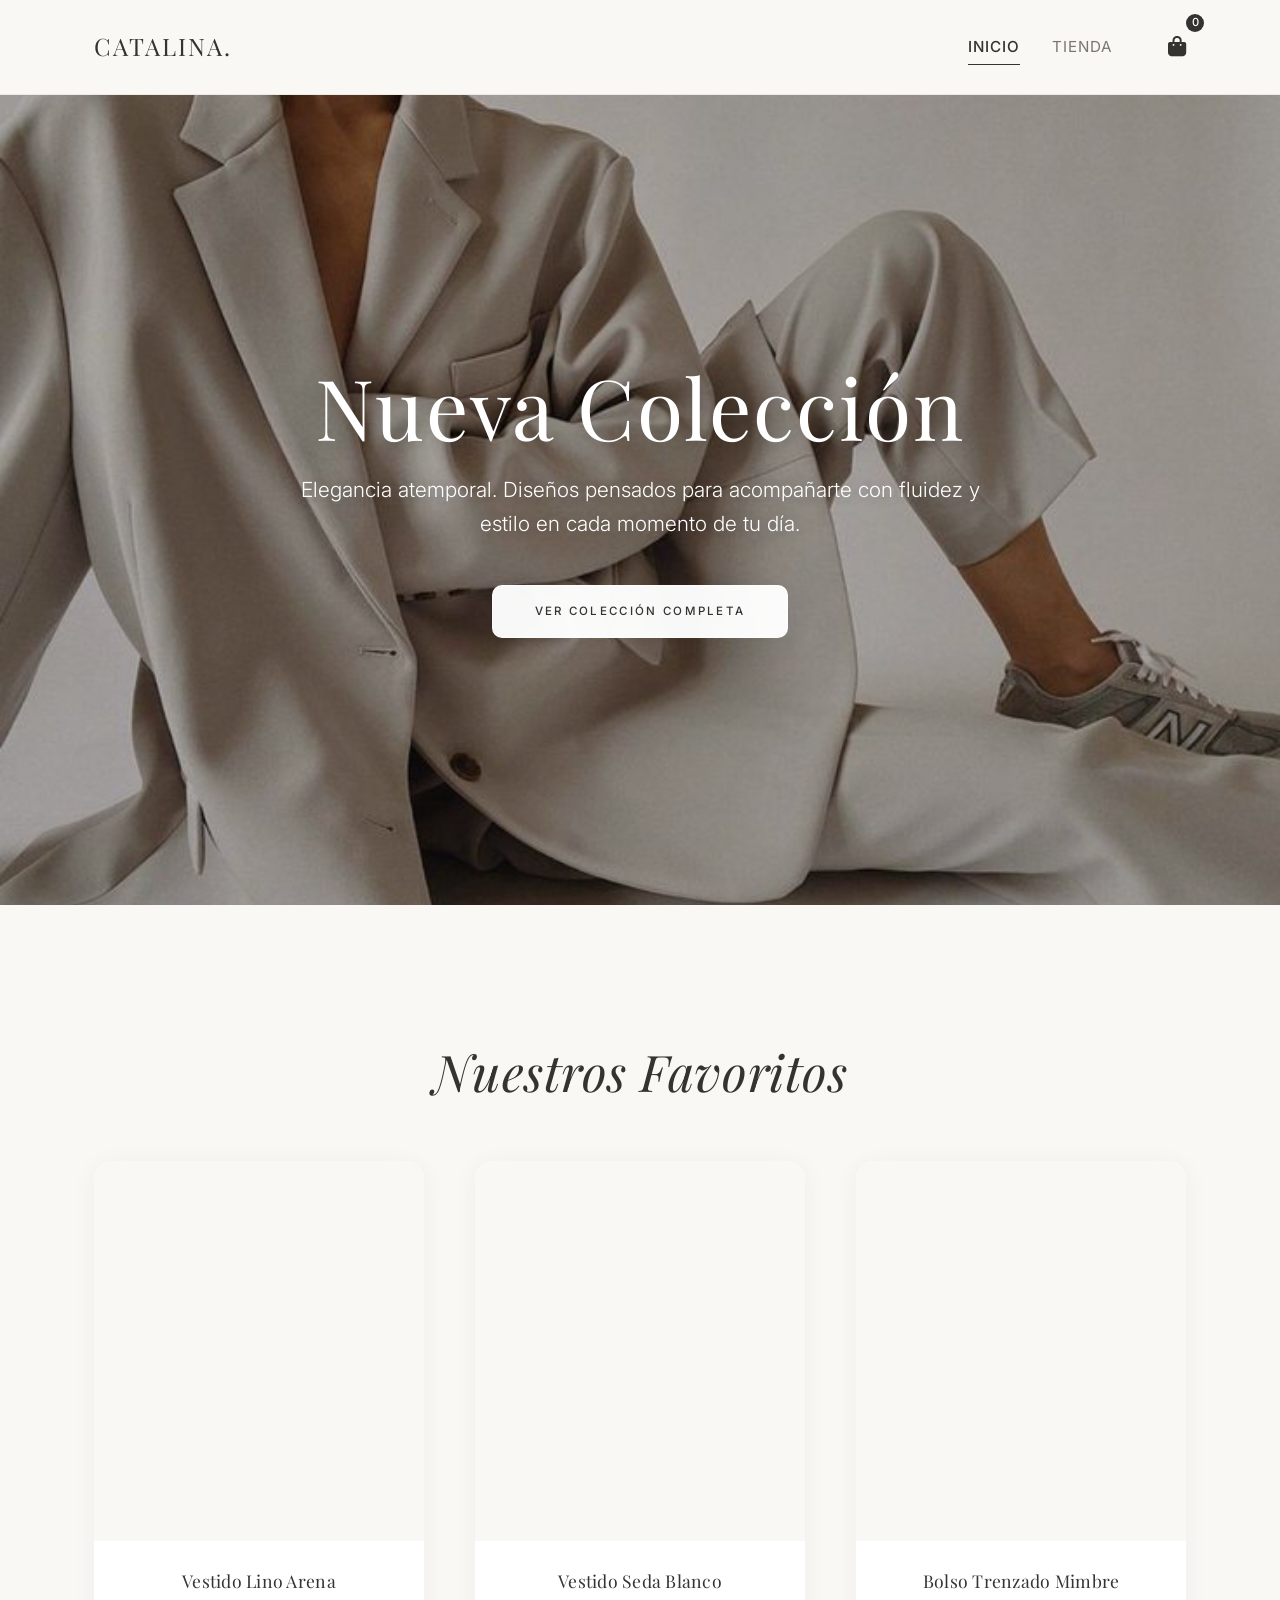
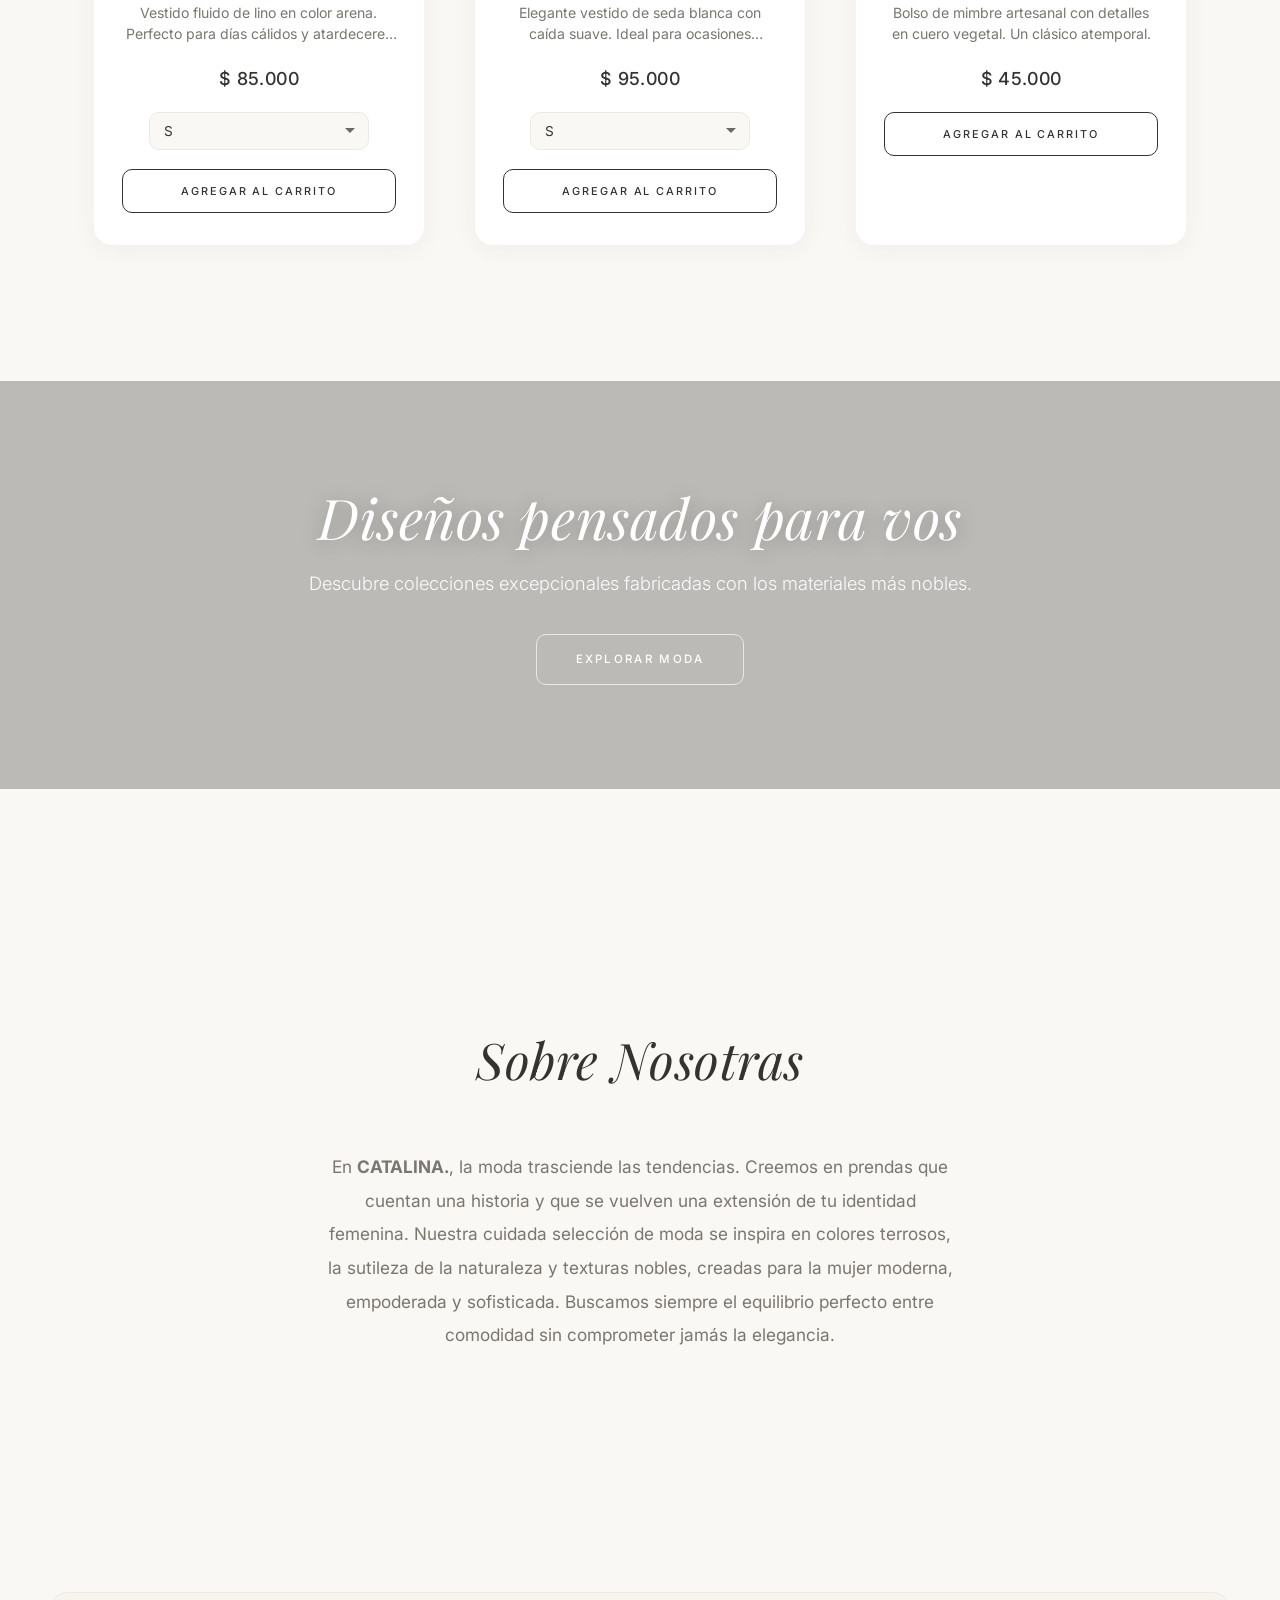
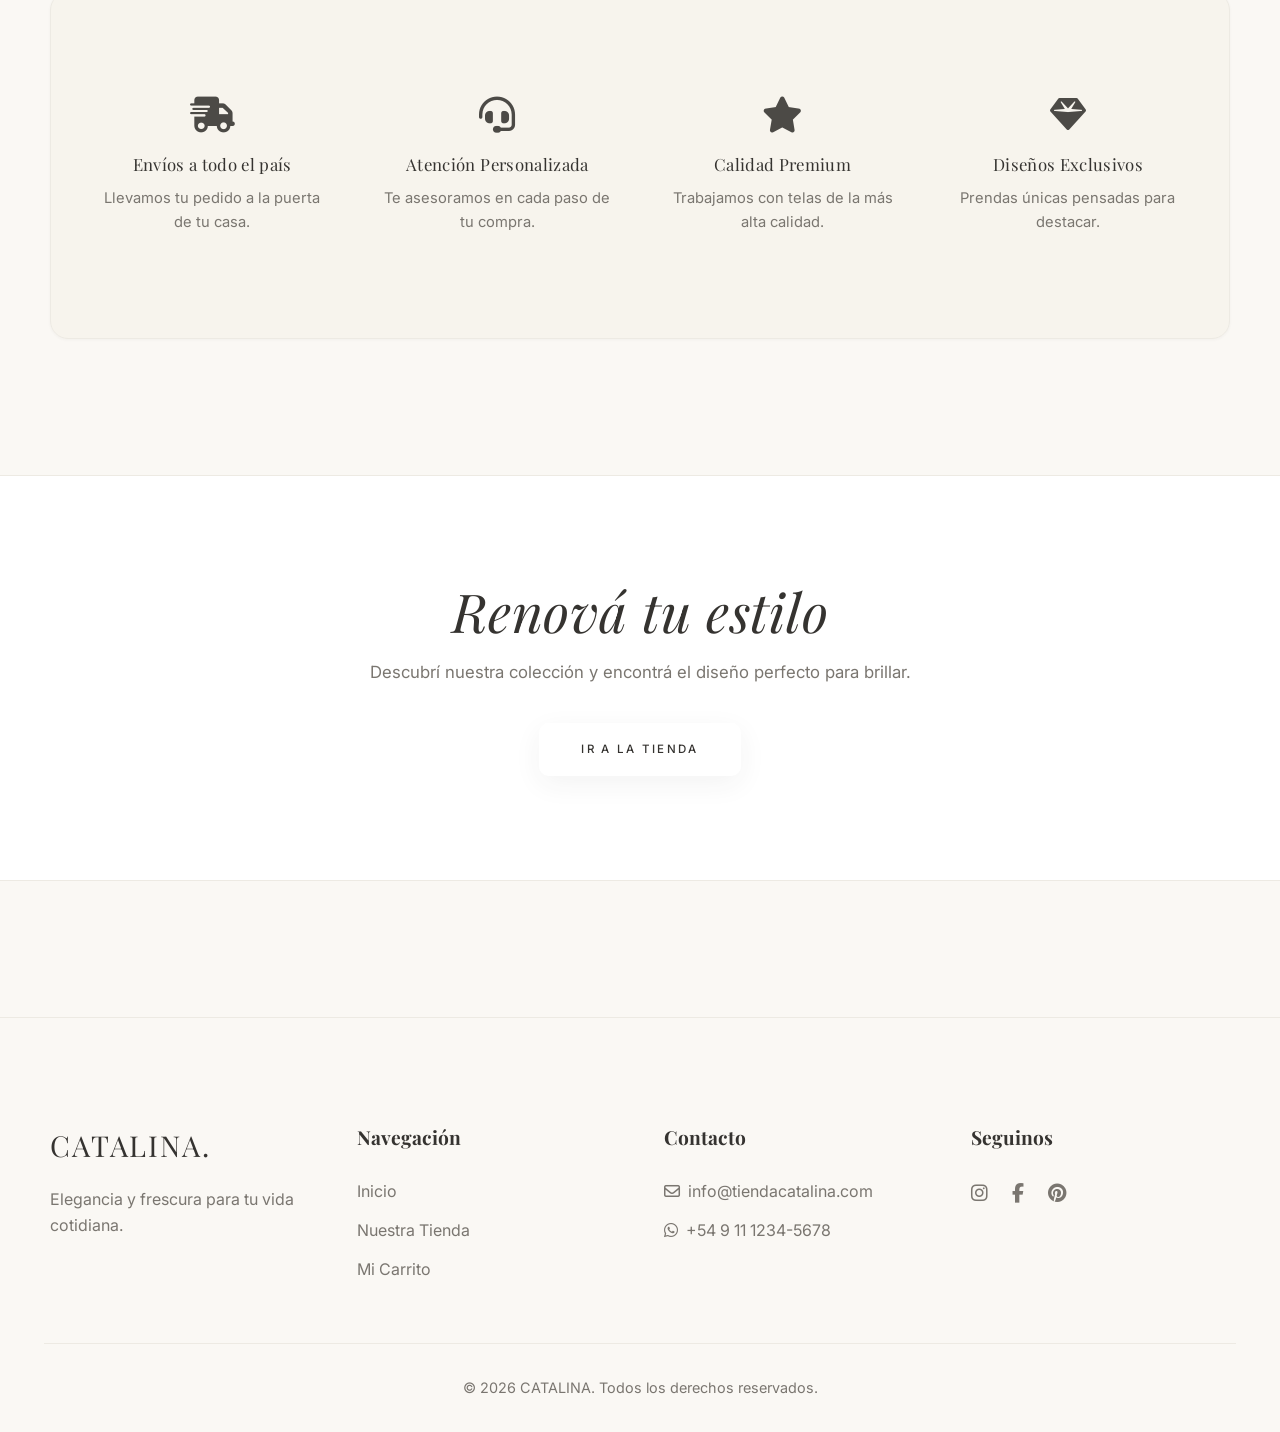
==== index.html @ 64754042 "primer commit" ====
<!DOCTYPE html>
<html lang="es">
<head>
    <meta charset="UTF-8">
    <meta name="viewport" content="width=device-width, initial-scale=1.0">
    <title>Tienda Catalina | Elegancia y Estilo</title>
    <meta name="description" content="E-commerce minimalista y elegante de ropa de mujer y accesorios.">
    <!-- Google Fonts -->
    <link rel="preconnect" href="https://fonts.googleapis.com">
    <link rel="preconnect" href="https://fonts.gstatic.com" crossorigin>
    <link href="https://fonts.googleapis.com/css2?family=Inter:wght@300;400;500&family=Playfair+Display:ital,wght@0,400;0,600;1,400&display=swap" rel="stylesheet">
    <link rel="stylesheet" href="css/style.css">
    <!-- FontAwesome -->
    <link rel="stylesheet" href="https://cdnjs.cloudflare.com/ajax/libs/font-awesome/6.4.0/css/all.min.css">
</head>
<body>
    <!-- Navbar -->
    <header class="navbar">
        <div class="nav-container">
            <a href="index.html" class="logo">CATALINA.</a>
            <nav class="nav-links">
                <a href="index.html" class="active">Inicio</a>
                <a href="shop.html">Tienda</a>
                <div class="cart-icon-container" id="open-cart-btn">
                    <i class="fa-solid fa-bag-shopping"></i>
                    <span id="cart-badge" class="cart-badge">0</span>
                </div>
            </nav>
        </div>
    </header>

    <!-- 1. Hero Section -->
    <section class="hero hero-index">
        <div class="hero-content">
            <h1>Nueva Colección</h1>
            <p>Elegancia atemporal. Diseños pensados para acompañarte con fluidez y estilo en cada momento de tu día.</p>
            <a href="shop.html" class="btn-primary">Ver Colección Completa</a>
        </div>
    </section>

    <!-- 2. Featured Products Section -->
    <section class="products-section featured-section">
        <h2 class="section-heading">Nuestros Favoritos</h2>
        <div class="products-grid" id="featured-container">
            <!-- Featured products injected by JS -->
        </div>
    </section>

    <!-- 3. Banner Visual -->
    <section class="editorial-banner">
        <div class="banner-content">
            <h2>Diseños pensados para vos</h2>
            <p>Descubre colecciones excepcionales fabricadas con los materiales más nobles.</p>
            <a href="shop.html" class="btn-outline-white">Explorar Moda</a>
        </div>
    </section>

    <!-- 4. Sobre Nosotras -->
    <section class="about-section">
        <h2 class="section-heading">Sobre Nosotras</h2>
        <p>
            En <strong>CATALINA.</strong>, la moda trasciende las tendencias. Creemos en prendas que cuentan una historia y que se vuelven una extensión de tu identidad femenina. Nuestra cuidada selección de moda se inspira en colores terrosos, la sutileza de la naturaleza y texturas nobles, creadas para la mujer moderna, empoderada y sofisticada. Buscamos siempre el equilibrio perfecto entre comodidad sin comprometer jamás la elegancia.
        </p>
    </section>

    <!-- 5. Beneficios -->
    <section class="benefits-section">
        <div class="benefit-item">
            <i class="fa-solid fa-truck-fast"></i>
            <h3>Envíos a todo el país</h3>
            <p>Llevamos tu pedido a la puerta de tu casa.</p>
        </div>
        <div class="benefit-item">
            <i class="fa-solid fa-headset"></i>
            <h3>Atención Personalizada</h3>
            <p>Te asesoramos en cada paso de tu compra.</p>
        </div>
        <div class="benefit-item">
            <i class="fa-solid fa-star"></i>
            <h3>Calidad Premium</h3>
            <p>Trabajamos con telas de la más alta calidad.</p>
        </div>
        <div class="benefit-item">
            <i class="fa-solid fa-gem"></i>
            <h3>Diseños Exclusivos</h3>
            <p>Prendas únicas pensadas para destacar.</p>
        </div>
    </section>

    <!-- 6. Call To Action Final -->
    <section class="cta-final">
        <h2>Renová tu estilo</h2>
        <p>Descubrí nuestra colección y encontrá el diseño perfecto para brillar.</p>
        <a href="shop.html" class="btn-primary">Ir a la tienda</a>
    </section>

    <!-- 7. Footer Completo -->
    <footer class="main-footer">
        <div class="footer-grid">
            <div class="footer-brand">
                <a href="#" class="logo">CATALINA.</a>
                <p>Elegancia y frescura para tu vida cotidiana.</p>
            </div>
            
            <div class="footer-links">
                <h4>Navegación</h4>
                <ul>
                    <li><a href="index.html">Inicio</a></li>
                    <li><a href="shop.html">Nuestra Tienda</a></li>
                    <li><a href="#" id="open-cart-footer">Mi Carrito</a></li>
                </ul>
            </div>
            
            <div class="footer-contact">
                <h4>Contacto</h4>
                <p><i class="fa-regular fa-envelope"></i> info@tiendacatalina.com</p>
                <p><i class="fa-brands fa-whatsapp"></i> +54 9 11 1234-5678</p>
            </div>
            
            <div class="footer-social">
                <h4>Seguinos</h4>
                <div class="social-icons">
                    <a href="#"><i class="fa-brands fa-instagram"></i></a>
                    <a href="#"><i class="fa-brands fa-facebook-f"></i></a>
                    <a href="#"><i class="fa-brands fa-pinterest"></i></a>
                </div>
            </div>
        </div>
        <div class="footer-bottom">
            <p>&copy; 2026 CATALINA. Todos los derechos reservados.</p>
        </div>
    </footer>

    <!-- Cart Sidebar Overlay -->
    <div class="cart-overlay" id="cart-overlay">
        <div class="cart-sidebar" id="cart-sidebar">
            <div class="cart-header">
                <h2>Tu Bolsa</h2>
                <button id="close-cart-btn" class="close-btn"><i class="fa-solid fa-xmark"></i></button>
            </div>
            
            <div class="cart-items" id="cart-items-container">
                <!-- Cart items will be injected here -->
                <p class="empty-cart-msg">Tu bolsa está vacía.</p>
            </div>
            
            <div class="cart-footer">
                <div class="cart-total">
                    <span>Total:</span>
                    <span id="cart-total-price">$0</span>
                </div>
                <button id="empty-cart-btn" class="btn-outline-small">Vaciar Carrito</button>
                <button id="checkout-btn" class="checkout-btn">
                    Finalizar compras <i class="fa-brands fa-whatsapp"></i>
                </button>
            </div>
        </div>
    </div>

    <!-- Scripts -->
    <script src="js/products.js"></script>
    <script src="js/cart.js"></script>
    <script src="js/main.js"></script>
</body>
</html>
---- css/style.css ----
/* CSS Reset & Variables — boutique / editorial */
:root {
    --color-primary: #D5C4A1;
    --color-bg: #FAF8F4;
    --color-surface: #FFFFFF;
    --color-text-dark: #353330;
    --color-text-light: #7A7670;
    --color-border: #EDEAE3;
    --color-border-strong: #E0DBD2;
    --color-wash: rgba(53, 51, 48, 0.04);

    --font-heading: 'Playfair Display', serif;
    --font-body: 'Inter', sans-serif;

    --ease-smooth: cubic-bezier(0.4, 0, 0.2, 1);
    --duration: 0.3s;
    --transition: color var(--duration) var(--ease-smooth),
        background-color var(--duration) var(--ease-smooth),
        border-color var(--duration) var(--ease-smooth),
        box-shadow var(--duration) var(--ease-smooth),
        opacity var(--duration) var(--ease-smooth),
        transform var(--duration) var(--ease-smooth);
    --transition-btn: var(--transition);

    --shadow-subtle: 0 1px 3px rgba(53, 51, 48, 0.04);
    --shadow-soft: 0 8px 28px rgba(53, 51, 48, 0.06);
    --shadow-card: 0 4px 24px rgba(53, 51, 48, 0.055);
    --shadow-card-hover: 0 14px 36px rgba(53, 51, 48, 0.09);

    --radius-sm: 10px;
    --radius-md: 18px;

    --page-gutter: clamp(1.5rem, 5vw, 2.75rem);
    --content-max: 1180px;
    --section-pad-y: clamp(3.75rem, 10vw, 6.5rem);
    --section-gap: clamp(4.5rem, 11vw, 8.5rem);
}

* {
    margin: 0;
    padding: 0;
    box-sizing: border-box;
}

body {
    font-family: var(--font-body);
    font-weight: 400;
    background-color: var(--color-bg);
    color: var(--color-text-dark);
    line-height: 1.65;
    overflow-x: hidden;
    -webkit-font-smoothing: antialiased;
}

/* Typography */
h1, h2, h3, .logo {
    font-family: var(--font-heading);
    font-weight: 400;
}

.section-heading {
    text-align: center;
    font-size: clamp(2.35rem, 4.8vw, 3.15rem);
    font-weight: 400;
    margin-bottom: clamp(2.5rem, 5vw, 3.75rem);
    padding: 0 var(--page-gutter);
    color: var(--color-text-dark);
    font-style: italic;
    letter-spacing: 0.01em;
    line-height: 1.2;
}

.featured-section {
    margin-top: var(--section-gap);
    margin-bottom: clamp(2rem, 5vw, 3.5rem);
}

/* Navbar */
.navbar {
    background-color: rgba(250, 248, 244, 0.92);
    backdrop-filter: blur(12px);
    -webkit-backdrop-filter: blur(12px);
    position: sticky;
    top: 0;
    z-index: 100;
    border-bottom: 1px solid var(--color-border);
}

.nav-container {
    max-width: var(--content-max);
    margin: 0 auto;
    padding: 1.35rem var(--page-gutter);
    display: flex;
    justify-content: space-between;
    align-items: center;
}

.logo {
    font-size: 1.5rem;
    text-decoration: none;
    color: var(--color-text-dark);
    letter-spacing: 2px;
}

.nav-links {
    display: flex;
    gap: 2rem;
    align-items: center;
}

.nav-links a {
    text-decoration: none;
    color: var(--color-text-light);
    font-size: 0.95rem;
    text-transform: uppercase;
    letter-spacing: 1px;
    transition: var(--transition);
    padding: 0.35rem 0;
    position: relative;
}

.nav-links a::after {
    content: '';
    position: absolute;
    left: 0;
    bottom: 0;
    width: 100%;
    height: 1px;
    background: currentColor;
    transform: scaleX(0);
    transform-origin: right;
    transition: transform var(--duration) var(--ease-smooth);
}

.nav-links a:hover::after,
.nav-links a.active::after {
    transform: scaleX(1);
    transform-origin: left;
}

.nav-links a:hover,
.nav-links a.active {
    color: var(--color-text-dark);
    font-weight: 500;
}

.cart-icon-container {
    position: relative;
    cursor: pointer;
    font-size: 1.3rem;
    margin-left: 1rem;
    padding: 0.5rem;
    margin-right: -0.5rem;
    border-radius: var(--radius-sm);
    transition: var(--transition);
}

.cart-icon-container:hover {
    color: var(--color-text-dark);
    background: rgba(44, 42, 41, 0.05);
}

.cart-badge {
    position: absolute;
    top: -8px;
    right: -10px;
    background-color: var(--color-text-dark); /* Contrast */
    color: white;
    font-family: var(--font-body);
    font-size: 0.7rem;
    font-weight: 500;
    width: 18px;
    height: 18px;
    border-radius: 50%;
    display: flex;
    align-items: center;
    justify-content: center;
}

/* 1. Hero Section */
.hero-index {
    position: relative;
    text-align: center;
    padding: 0 var(--page-gutter);
    height: 90vh; /* 90 height for massive impact */
    min-height: 600px;
    background-color: var(--color-primary);
    
    /* Default (Mobile First): Use hero.jfif */
    background-image: linear-gradient(rgba(0, 0, 0, 0.25), rgba(0, 0, 0, 0.25)), url('../images/hero.jfif');
    background-size: cover;
    background-position: center;
    background-repeat: no-repeat;
    
    /* Transition for smooth background toggle when resizing */
    transition: background-image 0.5s ease-in-out;
    
    color: white;
    display: flex;
    flex-direction: column;
    align-items: center;
    justify-content: center;
}

/* Hero Section Desktop Media Query */
@media (min-width: 768px) {
    .hero-index {
        /* Desktop: Use herodesktop.jfif to avoid pixelation */
        background-image: linear-gradient(rgba(0, 0, 0, 0.25), rgba(0, 0, 0, 0.25)), url('../images/herodesktop.jfif');
    }
}

.hero-content {
    max-width: 820px;
    z-index: 2;
    padding: 0 0.5rem;
}

.hero-content h1 {
    font-family: var(--font-heading);
    font-size: clamp(3rem, 8vw, 5.25rem);
    font-weight: 400;
    margin-bottom: 1.35rem;
    letter-spacing: 0.02em;
    line-height: 1.08;
    text-shadow: 0 2px 24px rgba(0, 0, 0, 0.22);
}

.hero-content p {
    font-family: var(--font-body);
    font-size: clamp(1.05rem, 2.2vw, 1.3rem);
    margin: 0 auto 2.75rem;
    font-weight: 300;
    line-height: 1.65;
    max-width: 34em;
    text-shadow: 0 1px 16px rgba(0, 0, 0, 0.2);
}

.btn-primary {
    display: inline-block;
    padding: 1rem 2.6rem;
    background-color: rgba(255, 255, 255, 0.97);
    color: var(--color-text-dark);
    text-decoration: none;
    font-family: var(--font-body);
    text-transform: uppercase;
    font-weight: 500;
    font-size: 0.72rem;
    letter-spacing: 0.2em;
    transition: var(--transition-btn);
    border: 1px solid rgba(255, 255, 255, 0.5);
    border-radius: var(--radius-sm);
    box-shadow: var(--shadow-soft);
}

.btn-primary:hover {
    background-color: #F5F2EC;
    color: var(--color-text-dark);
    border-color: var(--color-border-strong);
    transform: translateY(-1px);
    box-shadow: 0 10px 32px rgba(53, 51, 48, 0.1);
}

.btn-primary:active {
    transform: translateY(0);
    box-shadow: var(--shadow-subtle);
}

.btn-primary:focus-visible {
    outline: 2px solid var(--color-text-dark);
    outline-offset: 3px;
}

/* 3. Banner Visual Section */
.editorial-banner {
    position: relative;
    margin: var(--section-gap) 0;
    padding: var(--section-pad-y) var(--page-gutter);
    text-align: center;
    min-height: 400px;
    display: flex;
    align-items: center;
    justify-content: center;
    background: linear-gradient(rgba(0, 0, 0, 0.25), rgba(0, 0, 0, 0.25)), url('../images/banner.jfif') center/cover fixed no-repeat;
    /* fallback */
    background: linear-gradient(rgba(0, 0, 0, 0.25), rgba(0, 0, 0, 0.25)), url('../images/banner.jpg') center/cover fixed no-repeat, url('../images/banner.jfif') center/cover fixed no-repeat;
}

.banner-content {
    color: white;
    max-width: 700px;
    z-index: 2;
}

.banner-content h2 {
    font-family: var(--font-heading);
    font-size: clamp(2.35rem, 5vw, 3.5rem);
    font-weight: 400;
    font-style: italic;
    margin-bottom: 1.15rem;
    line-height: 1.15;
    letter-spacing: 0.01em;
    text-shadow: 0 2px 20px rgba(0, 0, 0, 0.25);
}

.banner-content p {
    font-family: var(--font-body);
    font-size: 1.15rem;
    margin-bottom: 2.25rem;
    font-weight: 300;
    line-height: 1.65;
    opacity: 0.95;
}

.btn-outline-white {
    display: inline-block;
    padding: 0.95rem 2.4rem;
    background-color: transparent;
    color: white;
    text-decoration: none;
    border: 1px solid rgba(255, 255, 255, 0.65);
    text-transform: uppercase;
    font-size: 0.72rem;
    letter-spacing: 0.2em;
    font-weight: 500;
    font-family: var(--font-body);
    border-radius: var(--radius-sm);
    transition: var(--transition-btn);
    backdrop-filter: blur(6px);
    -webkit-backdrop-filter: blur(6px);
}
.btn-outline-white:hover {
    background-color: rgba(255, 255, 255, 0.94);
    color: var(--color-text-dark);
    border-color: rgba(255, 255, 255, 0.94);
    transform: translateY(-1px);
    box-shadow: 0 8px 28px rgba(0, 0, 0, 0.12);
}

.btn-outline-white:focus-visible {
    outline: 2px solid white;
    outline-offset: 3px;
}

/* 4. About Section */
.about-section {
    padding: var(--section-pad-y) var(--page-gutter);
    text-align: center;
    max-width: 720px;
    margin: var(--section-gap) auto;
}

.about-section p {
    font-family: var(--font-body);
    font-size: 1.08rem;
    color: var(--color-text-light);
    line-height: 1.95;
    font-weight: 400;
}

/* 5. Benefits Section */
.benefits-section {
    display: grid;
    grid-template-columns: repeat(auto-fit, minmax(220px, 1fr));
    gap: clamp(2.25rem, 4vw, 3.25rem);
    padding: var(--section-pad-y) var(--page-gutter);
    background-color: rgba(213, 196, 161, 0.09);
    max-width: var(--content-max);
    margin: 0 auto var(--section-gap);
    border-radius: var(--radius-md);
    border: 1px solid var(--color-border);
    box-shadow: var(--shadow-subtle);
    text-align: center;
}

.benefit-item i {
    font-size: 2.25rem;
    color: var(--color-text-dark);
    margin-bottom: 1.1rem;
    opacity: 0.88;
}

.benefit-item h3 {
    font-size: 1.05rem;
    margin-bottom: 0.55rem;
    font-family: var(--font-heading);
    font-weight: 400;
    letter-spacing: 0.02em;
    color: var(--color-text-dark);
}

.benefit-item p {
    font-family: var(--font-body);
    font-size: 0.92rem;
    color: var(--color-text-light);
    line-height: 1.6;
    font-weight: 400;
}

/* 6. Call To Action Final */
.cta-final {
    text-align: center;
    padding: var(--section-pad-y) var(--page-gutter);
    background-color: var(--color-surface);
    margin-bottom: var(--section-gap);
    border-top: 1px solid var(--color-border);
    border-bottom: 1px solid var(--color-border);
}

.cta-final h2 {
    font-family: var(--font-heading);
    font-size: clamp(2.35rem, 5vw, 3.35rem);
    font-weight: 400;
    font-style: italic;
    color: var(--color-text-dark);
    margin-bottom: 1.1rem;
    line-height: 1.15;
    letter-spacing: 0.01em;
}

.cta-final p {
    font-family: var(--font-body);
    font-size: 1.05rem;
    color: var(--color-text-light);
    margin-bottom: 2.25rem;
    max-width: 36rem;
    margin-left: auto;
    margin-right: auto;
    line-height: 1.65;
}

/* Products Section (Shop Page / Featured) */
.products-section {
    max-width: var(--content-max);
    margin: var(--section-gap) auto var(--section-gap);
    padding: 0 var(--page-gutter);
}

.page-title {
    font-family: var(--font-heading);
    text-align: center;
    font-size: clamp(2.65rem, 6vw, 3.85rem);
    font-weight: 400;
    margin: clamp(2.5rem, 6vw, 4rem) 0 clamp(2.5rem, 5vw, 3.75rem);
    font-style: italic;
    color: var(--color-text-dark);
    letter-spacing: 0.01em;
    line-height: 1.12;
}

.category-wrapper {
    margin-bottom: var(--section-gap);
}

.category-wrapper:last-of-type {
    margin-bottom: clamp(3rem, 8vw, 5rem);
}

.category-title {
    font-family: var(--font-heading);
    font-size: clamp(1.45rem, 2.8vw, 1.85rem);
    font-weight: 400;
    margin-bottom: 2.75rem;
    color: var(--color-text-dark);
    border-bottom: 1px solid var(--color-border);
    padding-bottom: 1.15rem;
    letter-spacing: 0.02em;
    line-height: 1.25;
}

.products-grid {
    display: grid;
    grid-template-columns: repeat(auto-fill, minmax(268px, 1fr));
    gap: clamp(2rem, 4vw, 3.25rem);
}

/* Product Card */
.product-card {
    background: var(--color-surface);
    border-radius: var(--radius-md);
    overflow: hidden;
    transition: var(--transition);
    border: none;
    box-shadow: var(--shadow-card);
}

.product-card:hover {
    transform: translateY(-2px);
    box-shadow: var(--shadow-card-hover);
}

.product-image-container {
    width: 100%;
    height: 380px;
    overflow: hidden;
    position: relative;
    background: var(--color-bg);
}

.product-image-container::after {
    content: '';
    position: absolute;
    inset: 0;
    background: linear-gradient(180deg, transparent 60%, rgba(53, 51, 48, 0.03) 100%);
    opacity: 0;
    transition: opacity var(--duration) var(--ease-smooth);
    pointer-events: none;
    z-index: 1;
}

.product-card:hover .product-image-container::after {
    opacity: 1;
}

.product-image {
    width: 100%;
    height: 100%;
    object-fit: cover;
    transition: transform var(--duration) var(--ease-smooth);
}

.product-card:hover .product-image {
    transform: scale(1.035);
}

.product-info {
    padding: 1.75rem 1.75rem 2rem;
    text-align: center;
}

.product-title {
    font-family: var(--font-heading);
    font-size: 1.1rem;
    font-weight: 400;
    margin-bottom: 0.55rem;
    color: var(--color-text-dark);
    letter-spacing: 0.015em;
    line-height: 1.35;
}

.product-desc {
    font-family: var(--font-body);
    font-size: 0.88rem;
    color: var(--color-text-light);
    margin-bottom: 1.15rem;
    line-height: 1.55;
    display: -webkit-box;
    -webkit-line-clamp: 2;
    -webkit-box-orient: vertical;
    overflow: hidden;
}

.product-price {
    font-family: var(--font-body);
    font-size: 1.12rem;
    font-weight: 500;
    margin-bottom: 1.15rem;
    letter-spacing: 0.02em;
}

/* Size Selector inside Card */
.size-selector {
    margin-bottom: 1.15rem;
}
.size-selector select {
    width: 100%;
    max-width: 220px;
    margin: 0 auto;
    display: block;
    padding: 0.65rem 0.85rem;
    border: 1px solid var(--color-border);
    border-radius: var(--radius-sm);
    background: var(--color-bg);
    font-family: inherit;
    font-size: 0.85rem;
    color: var(--color-text-dark);
    cursor: pointer;
    transition: var(--transition-btn);
    appearance: none;
    background-image: url("data:image/svg+xml,%3Csvg xmlns='http://www.w3.org/2000/svg' width='12' height='12' viewBox='0 0 12 12'%3E%3Cpath fill='%236B6865' d='M6 8L1 3h10z'/%3E%3C/svg%3E");
    background-repeat: no-repeat;
    background-position: right 0.75rem center;
    padding-right: 2rem;
}

.size-selector select:hover {
    border-color: var(--color-border-strong);
    background-color: var(--color-surface);
}

.size-selector select:focus-visible {
    outline: 2px solid var(--color-text-dark);
    outline-offset: 2px;
}

.add-to-cart-btn {
    width: 100%;
    padding: 0.88rem 1rem;
    background-color: transparent;
    color: var(--color-text-dark);
    border: 1px solid var(--color-text-dark);
    cursor: pointer;
    font-family: var(--font-body);
    font-size: 0.68rem;
    font-weight: 500;
    text-transform: uppercase;
    letter-spacing: 0.18em;
    border-radius: var(--radius-sm);
    transition: var(--transition-btn);
    box-shadow: none;
}

.add-to-cart-btn:hover {
    background-color: var(--color-text-dark);
    color: var(--color-surface);
    border-color: var(--color-text-dark);
}

.add-to-cart-btn:active {
    opacity: 0.92;
}

.add-to-cart-btn:focus-visible {
    outline: 2px solid var(--color-text-dark);
    outline-offset: 3px;
}

/* 7. Footer Completo */
.main-footer {
    background-color: var(--color-bg); /* Claro / beige */
    padding: var(--section-pad-y) var(--page-gutter) 2rem;
    border-top: 1px solid var(--color-border);
    margin-top: auto;
}

.footer-grid {
    max-width: var(--content-max);
    margin: 0 auto;
    display: grid;
    grid-template-columns: repeat(auto-fit, minmax(250px, 1fr));
    gap: 3rem;
    margin-bottom: 3rem;
}

.footer-brand .logo {
    display: block;
    font-size: 1.8rem;
    margin-bottom: 1rem;
}
.footer-brand p {
    color: var(--color-text-light);
    font-size: 1rem;
}

.footer-links h4,
.footer-contact h4,
.footer-social h4 {
    font-family: var(--font-heading);
    font-size: 1.2rem;
    color: var(--color-text-dark);
    margin-bottom: 1.5rem;
}

.footer-links ul {
    list-style: none;
}
.footer-links li {
    margin-bottom: 0.8rem;
}
.footer-links a {
    text-decoration: none;
    color: var(--color-text-light);
    transition: var(--transition);
}
.footer-links a:hover {
    color: var(--color-text-dark);
}

.footer-contact p {
    color: var(--color-text-light);
    margin-bottom: 0.8rem;
    display: flex;
    align-items: center;
    gap: 0.5rem;
}

.social-icons {
    display: flex;
    gap: 1.5rem;
}

.social-icons a {
    color: var(--color-text-light);
    font-size: 1.2rem;
    transition: var(--transition);
}
.social-icons a:hover {
    color: var(--color-text-dark);
    transform: translateY(-1px);
}

.footer-bottom {
    text-align: center;
    padding-top: 2rem;
    border-top: 1px solid var(--color-border);
    color: var(--color-text-light);
    font-size: 0.9rem;
}

/* Cart Sidebar Overlay */
.cart-overlay {
    position: fixed;
    top: 0;
    left: 0;
    width: 100%;
    height: 100%;
    background: rgba(53, 51, 48, 0.35);
    backdrop-filter: blur(4px);
    -webkit-backdrop-filter: blur(4px);
    opacity: 0;
    visibility: hidden;
    transition: var(--transition);
    z-index: 1000;
}

.cart-overlay.active {
    opacity: 1;
    visibility: visible;
}

/* Cart Sidebar */
.cart-sidebar {
    position: fixed;
    top: 0;
    right: -400px;
    width: 100%;
    max-width: 400px;
    height: 100%;
    background: var(--color-surface);
    box-shadow: -8px 0 40px rgba(53, 51, 48, 0.08);
    border-left: 1px solid var(--color-border);
    display: flex;
    flex-direction: column;
    transition: right var(--duration) var(--ease-smooth);
}

.cart-overlay.active .cart-sidebar {
    right: 0;
}

.cart-header {
    padding: 1.75rem 1.5rem;
    display: flex;
    justify-content: space-between;
    align-items: center;
    border-bottom: 1px solid var(--color-border);
}

.cart-header h2 {
    font-family: var(--font-heading);
    font-size: 1.35rem;
    font-weight: 400;
    font-style: italic;
    letter-spacing: 0.02em;
    color: var(--color-text-dark);
}

.close-btn {
    background: none;
    border: none;
    font-size: 1.5rem;
    cursor: pointer;
    color: var(--color-text-light);
    padding: 0.35rem;
    line-height: 1;
    border-radius: var(--radius-sm);
    transition: var(--transition-btn);
}

.close-btn:hover {
    color: var(--color-text-dark);
    background: rgba(44, 42, 41, 0.06);
}

.cart-items {
    flex-grow: 1;
    overflow-y: auto;
    padding: 1.5rem 1.75rem;
}

.empty-cart-msg {
    text-align: center;
    color: var(--color-text-light);
    margin-top: 2rem;
    font-style: italic;
}

/* Cart Item Layout */
.cart-item {
    display: flex;
    gap: 1rem;
    margin-bottom: 1.5rem;
    padding-bottom: 1.5rem;
    border-bottom: 1px solid var(--color-border);
}

.cart-item-img {
    width: 80px;
    height: 100px;
    object-fit: cover;
    border-radius: var(--radius-sm);
    border: 1px solid var(--color-border);
}

.cart-item-details {
    flex-grow: 1;
    display: flex;
    flex-direction: column;
}

.cart-item-title {
    font-size: 0.95rem;
    font-family: var(--font-heading);
}

.cart-item-price {
    font-size: 0.9rem;
    font-weight: 500;
    margin: 0.3rem 0;
}

.cart-item-size {
    font-size: 0.8rem;
    color: var(--color-text-light);
}

.cart-item-actions {
    display: flex;
    justify-content: space-between;
    align-items: center;
    margin-top: auto;
}

.qty-controls {
    display: flex;
    align-items: center;
    border: 1px solid var(--color-border);
    border-radius: var(--radius-sm);
}

.qty-btn {
    background: none;
    border: none;
    padding: 0.35rem 0.65rem;
    cursor: pointer;
    color: var(--color-text-dark);
    transition: var(--transition-btn);
    border-radius: 2px;
}

.qty-btn:hover {
    background: rgba(44, 42, 41, 0.08);
}

.qty-value {
    padding: 0 0.5rem;
    font-size: 0.9rem;
}

.remove-item-btn {
    background: none;
    border: none;
    color: var(--color-text-light);
    font-size: 0.82rem;
    font-family: var(--font-body);
    cursor: pointer;
    text-decoration: underline;
    text-underline-offset: 3px;
    transition: var(--transition);
}

.remove-item-btn:hover {
    color: var(--color-text-dark);
}

.cart-footer {
    padding: 1.75rem 1.5rem;
    border-top: 1px solid var(--color-border);
    background: var(--color-surface);
}

.cart-total {
    display: flex;
    justify-content: space-between;
    font-size: 1.2rem;
    font-family: var(--font-heading);
    margin-bottom: 1.5rem;
}

.checkout-btn {
    width: 100%;
    padding: 1rem 1rem;
    background-color: var(--color-text-dark);
    color: var(--color-surface);
    border: 1px solid var(--color-text-dark);
    border-radius: var(--radius-sm);
    cursor: pointer;
    font-family: var(--font-body);
    font-size: 0.78rem;
    font-weight: 500;
    text-transform: uppercase;
    letter-spacing: 0.12em;
    display: flex;
    justify-content: center;
    align-items: center;
    gap: 0.6rem;
    transition: var(--transition-btn);
    box-shadow: var(--shadow-subtle);
}

.checkout-btn:hover {
    background-color: #484541;
    border-color: #484541;
    color: var(--color-surface);
}

.checkout-btn:active {
    opacity: 0.95;
}

.checkout-btn:focus-visible {
    outline: 2px solid var(--color-text-dark);
    outline-offset: 3px;
}

.btn-outline-small {
    width: 100%;
    padding: 0.65rem 0.75rem;
    margin-bottom: 1rem;
    background: transparent;
    border: 1px solid var(--color-border);
    color: var(--color-text-light);
    border-radius: var(--radius-sm);
    cursor: pointer;
    font-size: 0.85rem;
    transition: var(--transition-btn);
}
.btn-outline-small:hover {
    border-color: var(--color-text-dark);
    color: var(--color-text-dark);
    background: rgba(44, 42, 41, 0.04);
}

@media (prefers-reduced-motion: reduce) {
    *,
    *::before,
    *::after {
        animation-duration: 0.01ms !important;
        animation-iteration-count: 1 !important;
        transition-duration: 0.01ms !important;
    }

    .product-card:hover,
    .btn-primary:hover,
    .btn-outline-white:hover,
    .add-to-cart-btn:hover,
    .checkout-btn:hover {
        transform: none;
    }

    .product-card:hover .product-image {
        transform: none;
    }

    .nav-links a::after {
        transition: none;
    }
}

/* Responsive constraints */
@media (max-width: 768px) {
    .nav-links {
        gap: 1rem;
    }
    .hero-index {
        padding: 6rem var(--page-gutter);
        min-height: 50vh;
        height: auto;
    }
    .hero-content h1 {
        font-size: clamp(2.5rem, 10vw, 3.25rem);
    }
    .cart-sidebar {
        max-width: 85%;
    }
    .editorial-banner {
        padding: clamp(3.75rem, 12vw, 5rem) var(--page-gutter);
        margin: var(--section-gap) 0;
    }

    .products-section {
        margin-top: 3.25rem;
        margin-bottom: 3.5rem;
    }

    .category-wrapper {
        margin-bottom: 4rem;
    }

    .about-section {
        margin-top: 3.25rem;
        margin-bottom: 3.25rem;
    }
}
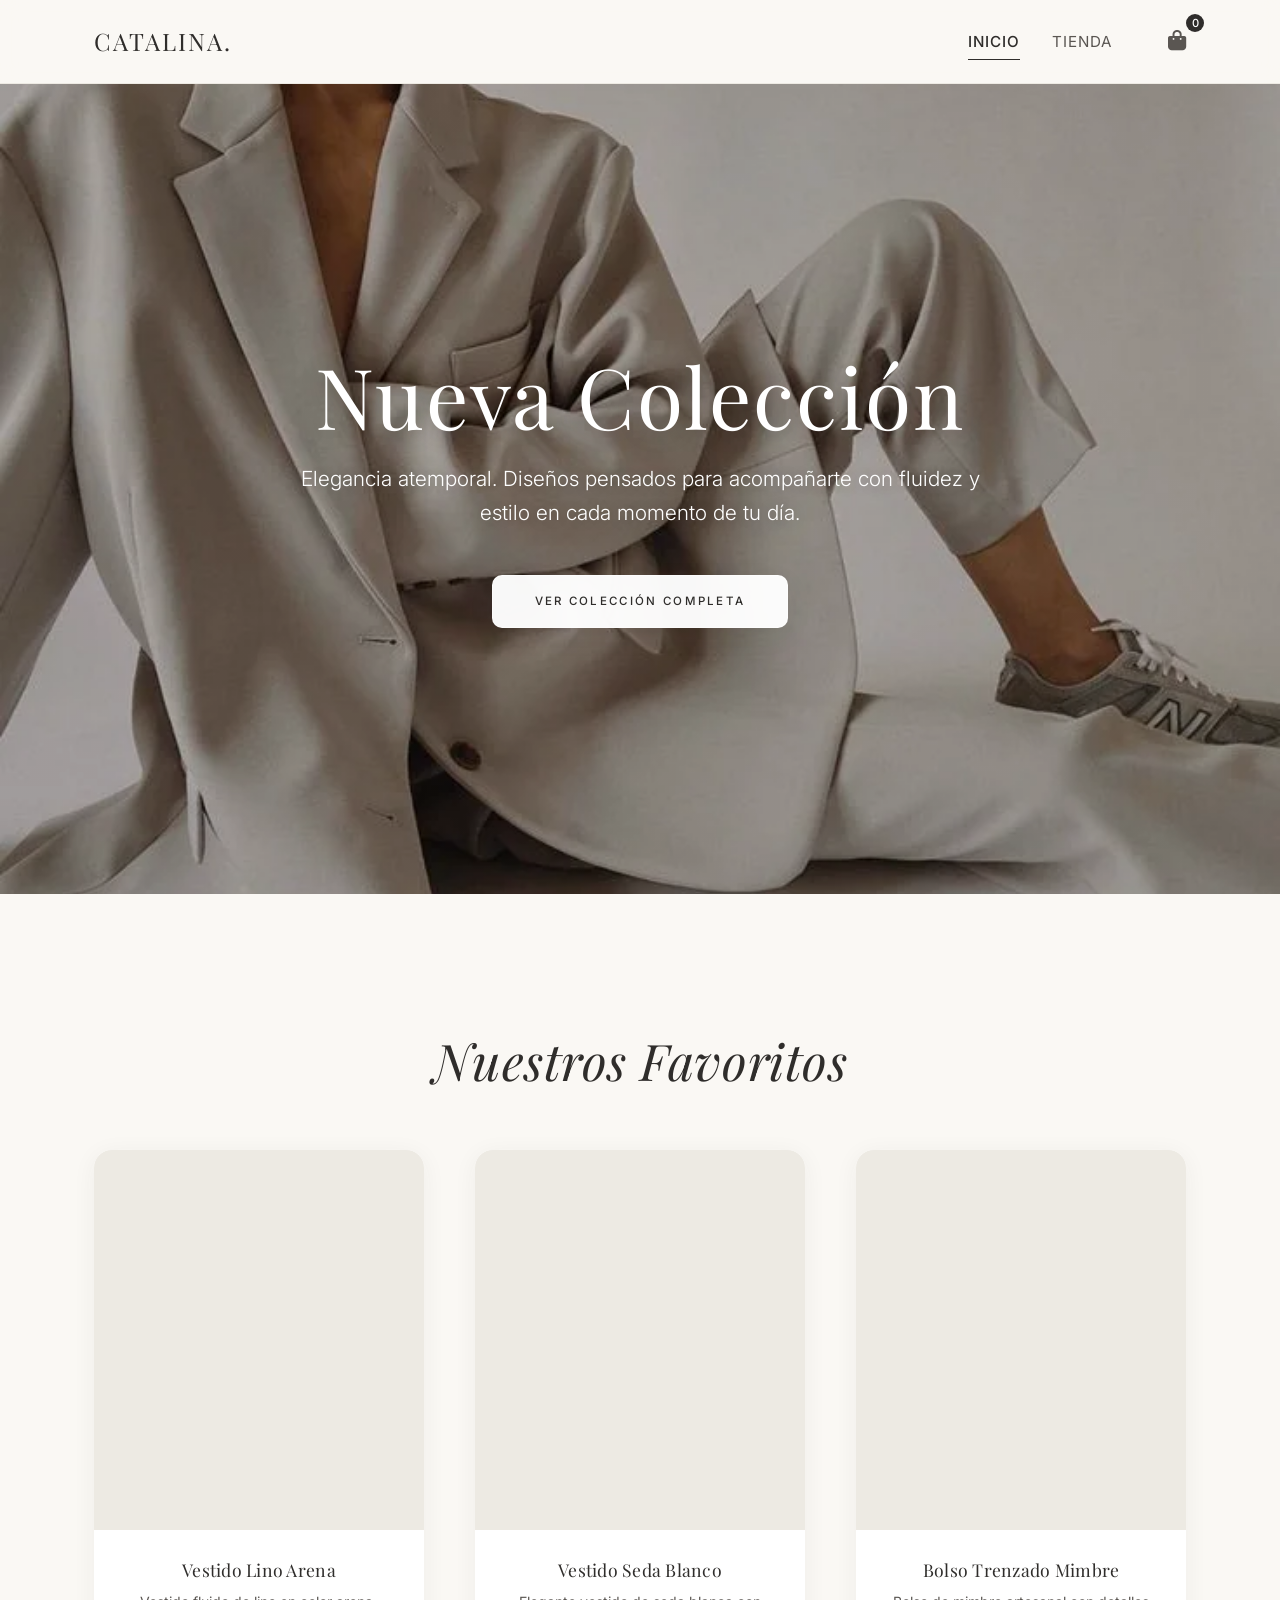
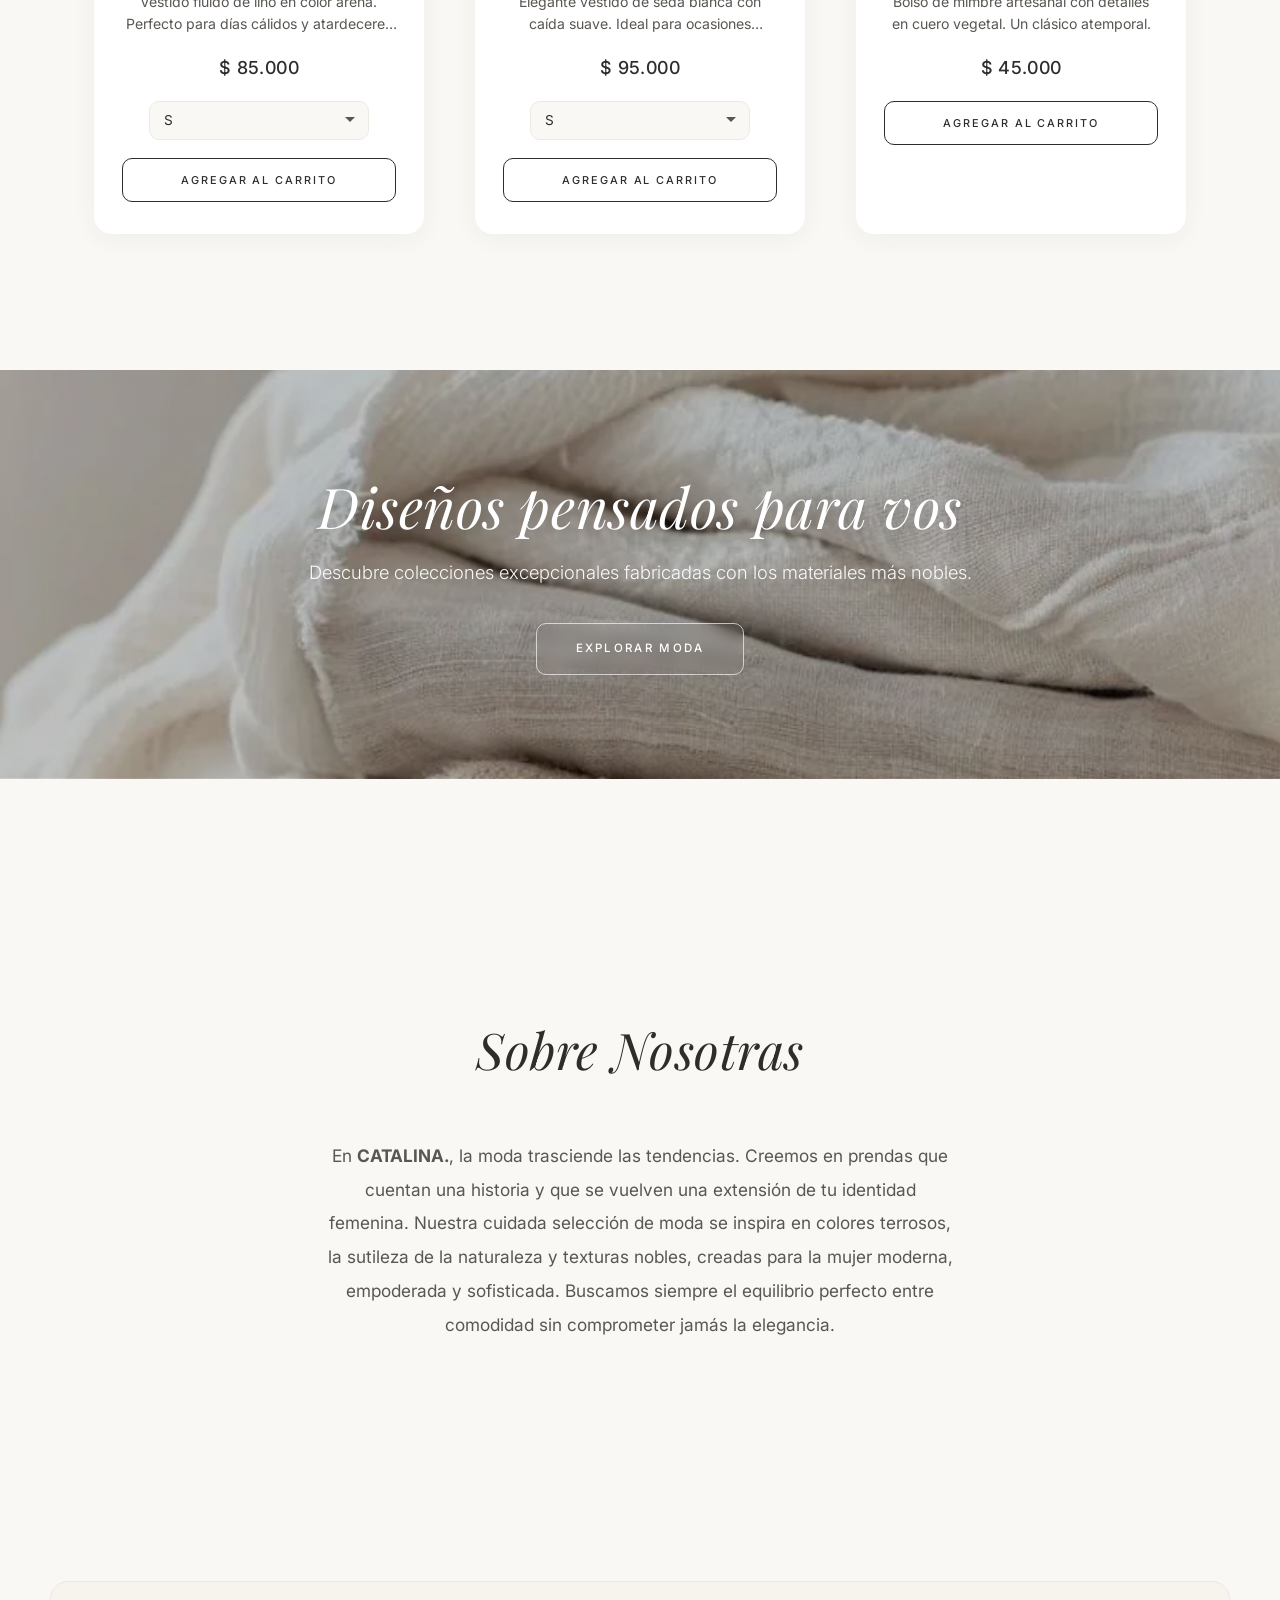
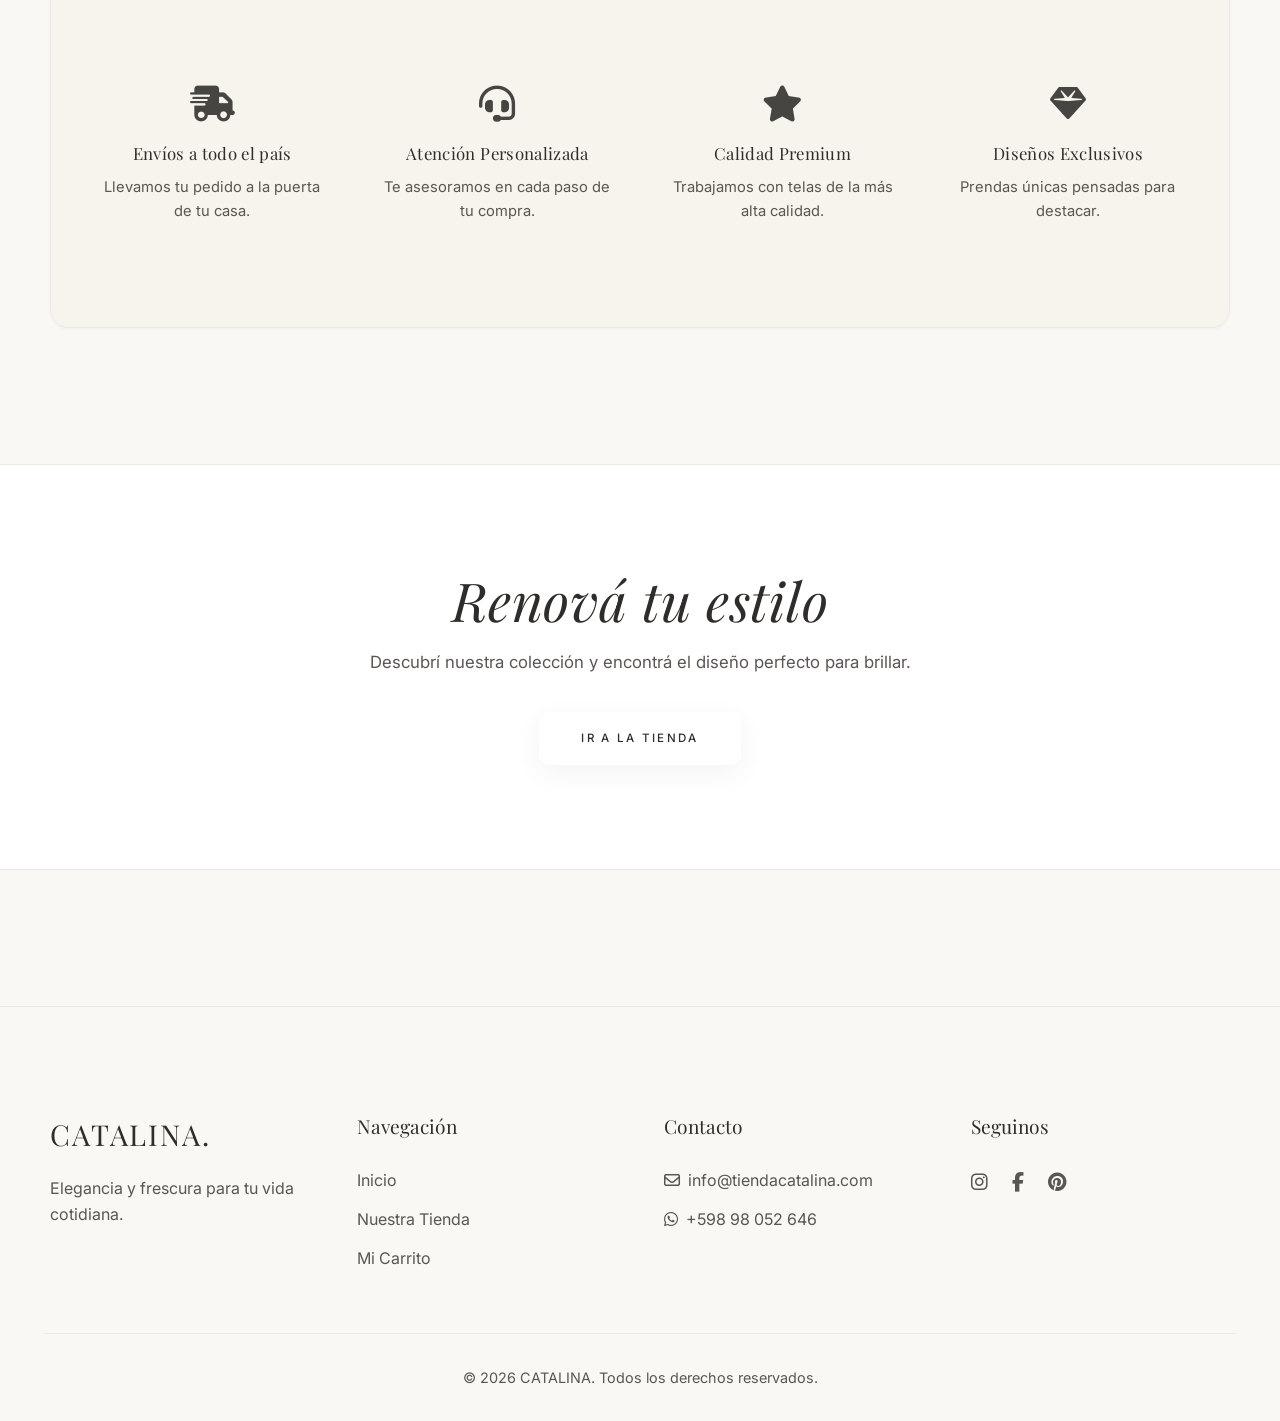
==== commit 14de0e85: "mejora rendimiento" ====
--- a/index.html
+++ b/index.html
@@ -3,126 +3,128 @@
 <head>
     <meta charset="UTF-8">
     <meta name="viewport" content="width=device-width, initial-scale=1.0">
-    <title>Tienda Catalina | Elegancia y Estilo</title>
-    <meta name="description" content="E-commerce minimalista y elegante de ropa de mujer y accesorios.">
-    <!-- Google Fonts -->
+    <title>CATALINA. | Moda femenina y accesorios — Tienda online</title>
+    <meta name="description" content="CATALINA.: ropa de mujer, vestidos y accesorios con estilo editorial. Envíos, calidad premium y diseños exclusivos. Descubrí la nueva colección.">
+    <meta name="theme-color" content="#FAF8F4">
+    <meta name="robots" content="index, follow">
+    <link rel="canonical" href="https://www.tiendacatalina.com/">
+    <meta property="og:type" content="website">
+    <meta property="og:title" content="CATALINA. | Moda femenina y accesorios">
+    <meta property="og:description" content="Ropa y accesorios con elegancia atemporal. Nueva colección y envíos a todo el país.">
+    <meta property="og:locale" content="es_UY">
+    <meta name="twitter:card" content="summary_large_image">
+    <meta name="twitter:title" content="CATALINA. | Moda femenina">
+    <meta name="twitter:description" content="Tienda online de moda femenina y accesorios. Colección exclusiva CATALINA.">
     <link rel="preconnect" href="https://fonts.googleapis.com">
     <link rel="preconnect" href="https://fonts.gstatic.com" crossorigin>
     <link href="https://fonts.googleapis.com/css2?family=Inter:wght@300;400;500&family=Playfair+Display:ital,wght@0,400;0,600;1,400&display=swap" rel="stylesheet">
     <link rel="stylesheet" href="css/style.css">
-    <!-- FontAwesome -->
-    <link rel="stylesheet" href="https://cdnjs.cloudflare.com/ajax/libs/font-awesome/6.4.0/css/all.min.css">
+    <link rel="stylesheet" href="https://cdnjs.cloudflare.com/ajax/libs/font-awesome/6.4.0/css/all.min.css" crossorigin="anonymous" referrerpolicy="no-referrer">
 </head>
 <body>
-    <!-- Navbar -->
+    <a href="#main-content" class="skip-link">Saltar al contenido principal</a>
+
     <header class="navbar">
         <div class="nav-container">
             <a href="index.html" class="logo">CATALINA.</a>
-            <nav class="nav-links">
-                <a href="index.html" class="active">Inicio</a>
+            <nav class="nav-links" aria-label="Navegación principal">
+                <a href="index.html" class="active" aria-current="page">Inicio</a>
                 <a href="shop.html">Tienda</a>
-                <div class="cart-icon-container" id="open-cart-btn">
-                    <i class="fa-solid fa-bag-shopping"></i>
-                    <span id="cart-badge" class="cart-badge">0</span>
-                </div>
+                <button type="button" class="cart-icon-container" id="open-cart-btn" aria-label="Abrir carrito de compras" aria-expanded="false" aria-controls="cart-sidebar">
+                    <i class="fa-solid fa-bag-shopping" aria-hidden="true"></i>
+                    <span id="cart-badge" class="cart-badge" aria-live="polite" aria-atomic="true">0</span>
+                </button>
             </nav>
         </div>
     </header>
 
-    <!-- 1. Hero Section -->
-    <section class="hero hero-index">
-        <div class="hero-content">
-            <h1>Nueva Colección</h1>
-            <p>Elegancia atemporal. Diseños pensados para acompañarte con fluidez y estilo en cada momento de tu día.</p>
-            <a href="shop.html" class="btn-primary">Ver Colección Completa</a>
-        </div>
-    </section>
+    <main id="main-content">
+        <section class="hero hero-index" aria-labelledby="hero-title">
+            <div class="hero-content">
+                <h1 id="hero-title">Nueva Colección</h1>
+                <p>Elegancia atemporal. Diseños pensados para acompañarte con fluidez y estilo en cada momento de tu día.</p>
+                <a href="shop.html" class="btn-primary">Ver Colección Completa</a>
+            </div>
+        </section>
 
-    <!-- 2. Featured Products Section -->
-    <section class="products-section featured-section">
-        <h2 class="section-heading">Nuestros Favoritos</h2>
-        <div class="products-grid" id="featured-container">
-            <!-- Featured products injected by JS -->
-        </div>
-    </section>
+        <section class="products-section featured-section" aria-labelledby="featured-heading">
+            <h2 id="featured-heading" class="section-heading">Nuestros Favoritos</h2>
+            <div class="products-grid" id="featured-container"></div>
+        </section>
 
-    <!-- 3. Banner Visual -->
-    <section class="editorial-banner">
-        <div class="banner-content">
-            <h2>Diseños pensados para vos</h2>
-            <p>Descubre colecciones excepcionales fabricadas con los materiales más nobles.</p>
-            <a href="shop.html" class="btn-outline-white">Explorar Moda</a>
-        </div>
-    </section>
+        <section class="editorial-banner" aria-labelledby="banner-heading">
+            <div class="banner-content">
+                <h2 id="banner-heading">Diseños pensados para vos</h2>
+                <p>Descubre colecciones excepcionales fabricadas con los materiales más nobles.</p>
+                <a href="shop.html" class="btn-outline-white">Explorar Moda</a>
+            </div>
+        </section>
 
-    <!-- 4. Sobre Nosotras -->
-    <section class="about-section">
-        <h2 class="section-heading">Sobre Nosotras</h2>
-        <p>
-            En <strong>CATALINA.</strong>, la moda trasciende las tendencias. Creemos en prendas que cuentan una historia y que se vuelven una extensión de tu identidad femenina. Nuestra cuidada selección de moda se inspira en colores terrosos, la sutileza de la naturaleza y texturas nobles, creadas para la mujer moderna, empoderada y sofisticada. Buscamos siempre el equilibrio perfecto entre comodidad sin comprometer jamás la elegancia.
-        </p>
-    </section>
+        <section class="about-section" aria-labelledby="about-heading">
+            <h2 id="about-heading" class="section-heading">Sobre Nosotras</h2>
+            <p>
+                En <strong>CATALINA.</strong>, la moda trasciende las tendencias. Creemos en prendas que cuentan una historia y que se vuelven una extensión de tu identidad femenina. Nuestra cuidada selección de moda se inspira en colores terrosos, la sutileza de la naturaleza y texturas nobles, creadas para la mujer moderna, empoderada y sofisticada. Buscamos siempre el equilibrio perfecto entre comodidad sin comprometer jamás la elegancia.
+            </p>
+        </section>
 
-    <!-- 5. Beneficios -->
-    <section class="benefits-section">
-        <div class="benefit-item">
-            <i class="fa-solid fa-truck-fast"></i>
-            <h3>Envíos a todo el país</h3>
-            <p>Llevamos tu pedido a la puerta de tu casa.</p>
-        </div>
-        <div class="benefit-item">
-            <i class="fa-solid fa-headset"></i>
-            <h3>Atención Personalizada</h3>
-            <p>Te asesoramos en cada paso de tu compra.</p>
-        </div>
-        <div class="benefit-item">
-            <i class="fa-solid fa-star"></i>
-            <h3>Calidad Premium</h3>
-            <p>Trabajamos con telas de la más alta calidad.</p>
-        </div>
-        <div class="benefit-item">
-            <i class="fa-solid fa-gem"></i>
-            <h3>Diseños Exclusivos</h3>
-            <p>Prendas únicas pensadas para destacar.</p>
-        </div>
-    </section>
+        <section class="benefits-section" aria-label="Beneficios de comprar en CATALINA.">
+            <div class="benefit-item">
+                <i class="fa-solid fa-truck-fast" aria-hidden="true"></i>
+                <h3>Envíos a todo el país</h3>
+                <p>Llevamos tu pedido a la puerta de tu casa.</p>
+            </div>
+            <div class="benefit-item">
+                <i class="fa-solid fa-headset" aria-hidden="true"></i>
+                <h3>Atención Personalizada</h3>
+                <p>Te asesoramos en cada paso de tu compra.</p>
+            </div>
+            <div class="benefit-item">
+                <i class="fa-solid fa-star" aria-hidden="true"></i>
+                <h3>Calidad Premium</h3>
+                <p>Trabajamos con telas de la más alta calidad.</p>
+            </div>
+            <div class="benefit-item">
+                <i class="fa-solid fa-gem" aria-hidden="true"></i>
+                <h3>Diseños Exclusivos</h3>
+                <p>Prendas únicas pensadas para destacar.</p>
+            </div>
+        </section>
 
-    <!-- 6. Call To Action Final -->
-    <section class="cta-final">
-        <h2>Renová tu estilo</h2>
-        <p>Descubrí nuestra colección y encontrá el diseño perfecto para brillar.</p>
-        <a href="shop.html" class="btn-primary">Ir a la tienda</a>
-    </section>
+        <section class="cta-final" aria-labelledby="cta-heading">
+            <h2 id="cta-heading">Renová tu estilo</h2>
+            <p>Descubrí nuestra colección y encontrá el diseño perfecto para brillar.</p>
+            <a href="shop.html" class="btn-primary">Ir a la tienda</a>
+        </section>
+    </main>
 
-    <!-- 7. Footer Completo -->
     <footer class="main-footer">
         <div class="footer-grid">
             <div class="footer-brand">
-                <a href="#" class="logo">CATALINA.</a>
+                <a href="index.html" class="logo">CATALINA.</a>
                 <p>Elegancia y frescura para tu vida cotidiana.</p>
             </div>
-            
-            <div class="footer-links">
-                <h4>Navegación</h4>
+
+            <nav class="footer-links" aria-label="Enlaces del pie">
+                <h3>Navegación</h3>
                 <ul>
                     <li><a href="index.html">Inicio</a></li>
                     <li><a href="shop.html">Nuestra Tienda</a></li>
                     <li><a href="#" id="open-cart-footer">Mi Carrito</a></li>
                 </ul>
+            </nav>
+
+            <div class="footer-contact">
+                <h3>Contacto</h3>
+                <p><i class="fa-regular fa-envelope" aria-hidden="true"></i> <a href="mailto:info@tiendacatalina.com">info@tiendacatalina.com</a></p>
+                <p><i class="fa-brands fa-whatsapp" aria-hidden="true"></i> <a href="https://wa.me/59898052646">+598 98 052 646</a></p>
             </div>
-            
-            <div class="footer-contact">
-                <h4>Contacto</h4>
-                <p><i class="fa-regular fa-envelope"></i> info@tiendacatalina.com</p>
-                <p><i class="fa-brands fa-whatsapp"></i> +54 9 11 1234-5678</p>
-            </div>
-            
+
             <div class="footer-social">
-                <h4>Seguinos</h4>
+                <h3>Seguinos</h3>
                 <div class="social-icons">
-                    <a href="#"><i class="fa-brands fa-instagram"></i></a>
-                    <a href="#"><i class="fa-brands fa-facebook-f"></i></a>
-                    <a href="#"><i class="fa-brands fa-pinterest"></i></a>
+                    <a href="https://www.instagram.com/" rel="noopener noreferrer" target="_blank" aria-label="Instagram — abre en una pestaña nueva"><i class="fa-brands fa-instagram" aria-hidden="true"></i></a>
+                    <a href="https://www.facebook.com/" rel="noopener noreferrer" target="_blank" aria-label="Facebook — abre en una pestaña nueva"><i class="fa-brands fa-facebook-f" aria-hidden="true"></i></a>
+                    <a href="https://www.pinterest.com/" rel="noopener noreferrer" target="_blank" aria-label="Pinterest — abre en una pestaña nueva"><i class="fa-brands fa-pinterest" aria-hidden="true"></i></a>
                 </div>
             </div>
         </div>
@@ -131,35 +133,34 @@
         </div>
     </footer>
 
-    <!-- Cart Sidebar Overlay -->
-    <div class="cart-overlay" id="cart-overlay">
+    <div class="cart-overlay" id="cart-overlay" role="dialog" aria-modal="true" aria-labelledby="cart-title" aria-hidden="true">
         <div class="cart-sidebar" id="cart-sidebar">
             <div class="cart-header">
-                <h2>Tu Bolsa</h2>
-                <button id="close-cart-btn" class="close-btn"><i class="fa-solid fa-xmark"></i></button>
+                <h2 id="cart-title">Tu Bolsa</h2>
+                <button type="button" id="close-cart-btn" class="close-btn" aria-label="Cerrar carrito">
+                    <i class="fa-solid fa-xmark" aria-hidden="true"></i>
+                </button>
             </div>
-            
+
             <div class="cart-items" id="cart-items-container">
-                <!-- Cart items will be injected here -->
                 <p class="empty-cart-msg">Tu bolsa está vacía.</p>
             </div>
-            
+
             <div class="cart-footer">
                 <div class="cart-total">
                     <span>Total:</span>
-                    <span id="cart-total-price">$0</span>
+                    <span id="cart-total-price" aria-live="polite" aria-atomic="true">$0</span>
                 </div>
-                <button id="empty-cart-btn" class="btn-outline-small">Vaciar Carrito</button>
-                <button id="checkout-btn" class="checkout-btn">
-                    Finalizar compras <i class="fa-brands fa-whatsapp"></i>
+                <button type="button" id="empty-cart-btn" class="btn-outline-small">Vaciar carrito</button>
+                <button type="button" id="checkout-btn" class="checkout-btn">
+                    Finalizar compra por WhatsApp <i class="fa-brands fa-whatsapp" aria-hidden="true"></i>
                 </button>
             </div>
         </div>
     </div>
 
-    <!-- Scripts -->
-    <script src="js/products.js"></script>
-    <script src="js/cart.js"></script>
-    <script src="js/main.js"></script>
+    <script src="js/products.js" defer></script>
+    <script src="js/cart.js" defer></script>
+    <script src="js/main.js" defer></script>
 </body>
 </html>
--- a/css/style.css
+++ b/css/style.css
@@ -3,8 +3,8 @@
     --color-primary: #D5C4A1;
     --color-bg: #FAF8F4;
     --color-surface: #FFFFFF;
-    --color-text-dark: #353330;
-    --color-text-light: #7A7670;
+    --color-text-dark: #2F2D2B;
+    --color-text-light: #5A5652;
     --color-border: #EDEAE3;
     --color-border-strong: #E0DBD2;
     --color-wash: rgba(53, 51, 48, 0.04);
@@ -34,6 +34,39 @@
     --content-max: 1180px;
     --section-pad-y: clamp(3.75rem, 10vw, 6.5rem);
     --section-gap: clamp(4.5rem, 11vw, 8.5rem);
+}
+
+.visually-hidden {
+    position: absolute;
+    width: 1px;
+    height: 1px;
+    padding: 0;
+    margin: -1px;
+    overflow: hidden;
+    clip: rect(0, 0, 0, 0);
+    white-space: nowrap;
+    border: 0;
+}
+
+.skip-link {
+    position: absolute;
+    left: -9999px;
+    top: 0.75rem;
+    z-index: 10001;
+    padding: 0.65rem 1.1rem;
+    background: var(--color-text-dark);
+    color: var(--color-surface);
+    font-family: var(--font-body);
+    font-size: 0.85rem;
+    text-decoration: none;
+    border-radius: var(--radius-sm);
+    transition: var(--transition);
+}
+
+.skip-link:focus {
+    left: 0.75rem;
+    outline: 2px solid var(--color-surface);
+    outline-offset: 2px;
 }
 
 * {
@@ -153,6 +186,16 @@
     margin-right: -0.5rem;
     border-radius: var(--radius-sm);
     transition: var(--transition);
+    background: none;
+    border: none;
+    font-family: inherit;
+    color: var(--color-text-light);
+    line-height: 1;
+}
+
+.cart-icon-container:focus-visible {
+    outline: 2px solid var(--color-text-dark);
+    outline-offset: 2px;
 }
 
 .cart-icon-container:hover {
@@ -186,8 +229,12 @@
     min-height: 600px;
     background-color: var(--color-primary);
     
-    /* Default (Mobile First): Use hero.jfif */
-    background-image: linear-gradient(rgba(0, 0, 0, 0.25), rgba(0, 0, 0, 0.25)), url('../images/hero.jfif');
+    /* WebP preferido; fallback JFIF (Lighthouse / peso) */
+    background-image: linear-gradient(rgba(0, 0, 0, 0.25), rgba(0, 0, 0, 0.25)),
+        image-set(
+            url('../images/hero.webp') type('image/webp'),
+            url('../images/hero.jfif') type('image/jpeg')
+        );
     background-size: cover;
     background-position: center;
     background-repeat: no-repeat;
@@ -205,8 +252,11 @@
 /* Hero Section Desktop Media Query */
 @media (min-width: 768px) {
     .hero-index {
-        /* Desktop: Use herodesktop.jfif to avoid pixelation */
-        background-image: linear-gradient(rgba(0, 0, 0, 0.25), rgba(0, 0, 0, 0.25)), url('../images/herodesktop.jfif');
+        background-image: linear-gradient(rgba(0, 0, 0, 0.25), rgba(0, 0, 0, 0.25)),
+            image-set(
+                url('../images/herodesktop.webp') type('image/webp'),
+                url('../images/herodesktop.jfif') type('image/jpeg')
+            );
     }
 }
 
@@ -281,9 +331,15 @@
     display: flex;
     align-items: center;
     justify-content: center;
-    background: linear-gradient(rgba(0, 0, 0, 0.25), rgba(0, 0, 0, 0.25)), url('../images/banner.jfif') center/cover fixed no-repeat;
-    /* fallback */
-    background: linear-gradient(rgba(0, 0, 0, 0.25), rgba(0, 0, 0, 0.25)), url('../images/banner.jpg') center/cover fixed no-repeat, url('../images/banner.jfif') center/cover fixed no-repeat;
+    background-image: linear-gradient(rgba(0, 0, 0, 0.25), rgba(0, 0, 0, 0.25)),
+        image-set(
+            url('../images/banner.webp') type('image/webp'),
+            url('../images/banner.jfif') type('image/jpeg')
+        );
+    background-size: cover;
+    background-position: center;
+    background-repeat: no-repeat;
+    background-attachment: scroll;
 }
 
 .banner-content {
@@ -577,7 +633,7 @@
     cursor: pointer;
     transition: var(--transition-btn);
     appearance: none;
-    background-image: url("data:image/svg+xml,%3Csvg xmlns='http://www.w3.org/2000/svg' width='12' height='12' viewBox='0 0 12 12'%3E%3Cpath fill='%236B6865' d='M6 8L1 3h10z'/%3E%3C/svg%3E");
+    background-image: url("data:image/svg+xml,%3Csvg xmlns='http://www.w3.org/2000/svg' width='12' height='12' viewBox='0 0 12 12'%3E%3Cpath fill='%235A5652' d='M6 8L1 3h10z'/%3E%3C/svg%3E");
     background-repeat: no-repeat;
     background-position: right 0.75rem center;
     padding-right: 2rem;
@@ -652,9 +708,9 @@
     font-size: 1rem;
 }
 
-.footer-links h4,
-.footer-contact h4,
-.footer-social h4 {
+.footer-links h3,
+.footer-contact h3,
+.footer-social h3 {
     font-family: var(--font-heading);
     font-size: 1.2rem;
     color: var(--color-text-dark);
@@ -682,6 +738,18 @@
     display: flex;
     align-items: center;
     gap: 0.5rem;
+}
+
+.footer-contact a {
+    color: inherit;
+    text-decoration: none;
+    transition: var(--transition);
+}
+
+.footer-contact a:hover {
+    color: var(--color-text-dark);
+    text-decoration: underline;
+    text-underline-offset: 3px;
 }
 
 .social-icons {
@@ -819,8 +887,11 @@
 }
 
 .cart-item-title {
+    margin: 0;
     font-size: 0.95rem;
-    font-family: var(--font-heading);
+    font-weight: 400;
+    font-family: var(--font-heading);
+    line-height: 1.3;
 }
 
 .cart-item-price {
@@ -933,6 +1004,12 @@
     outline-offset: 3px;
 }
 
+.checkout-btn:disabled {
+    opacity: 0.45;
+    cursor: not-allowed;
+    pointer-events: none;
+}
+
 .btn-outline-small {
     width: 100%;
     padding: 0.65rem 0.75rem;
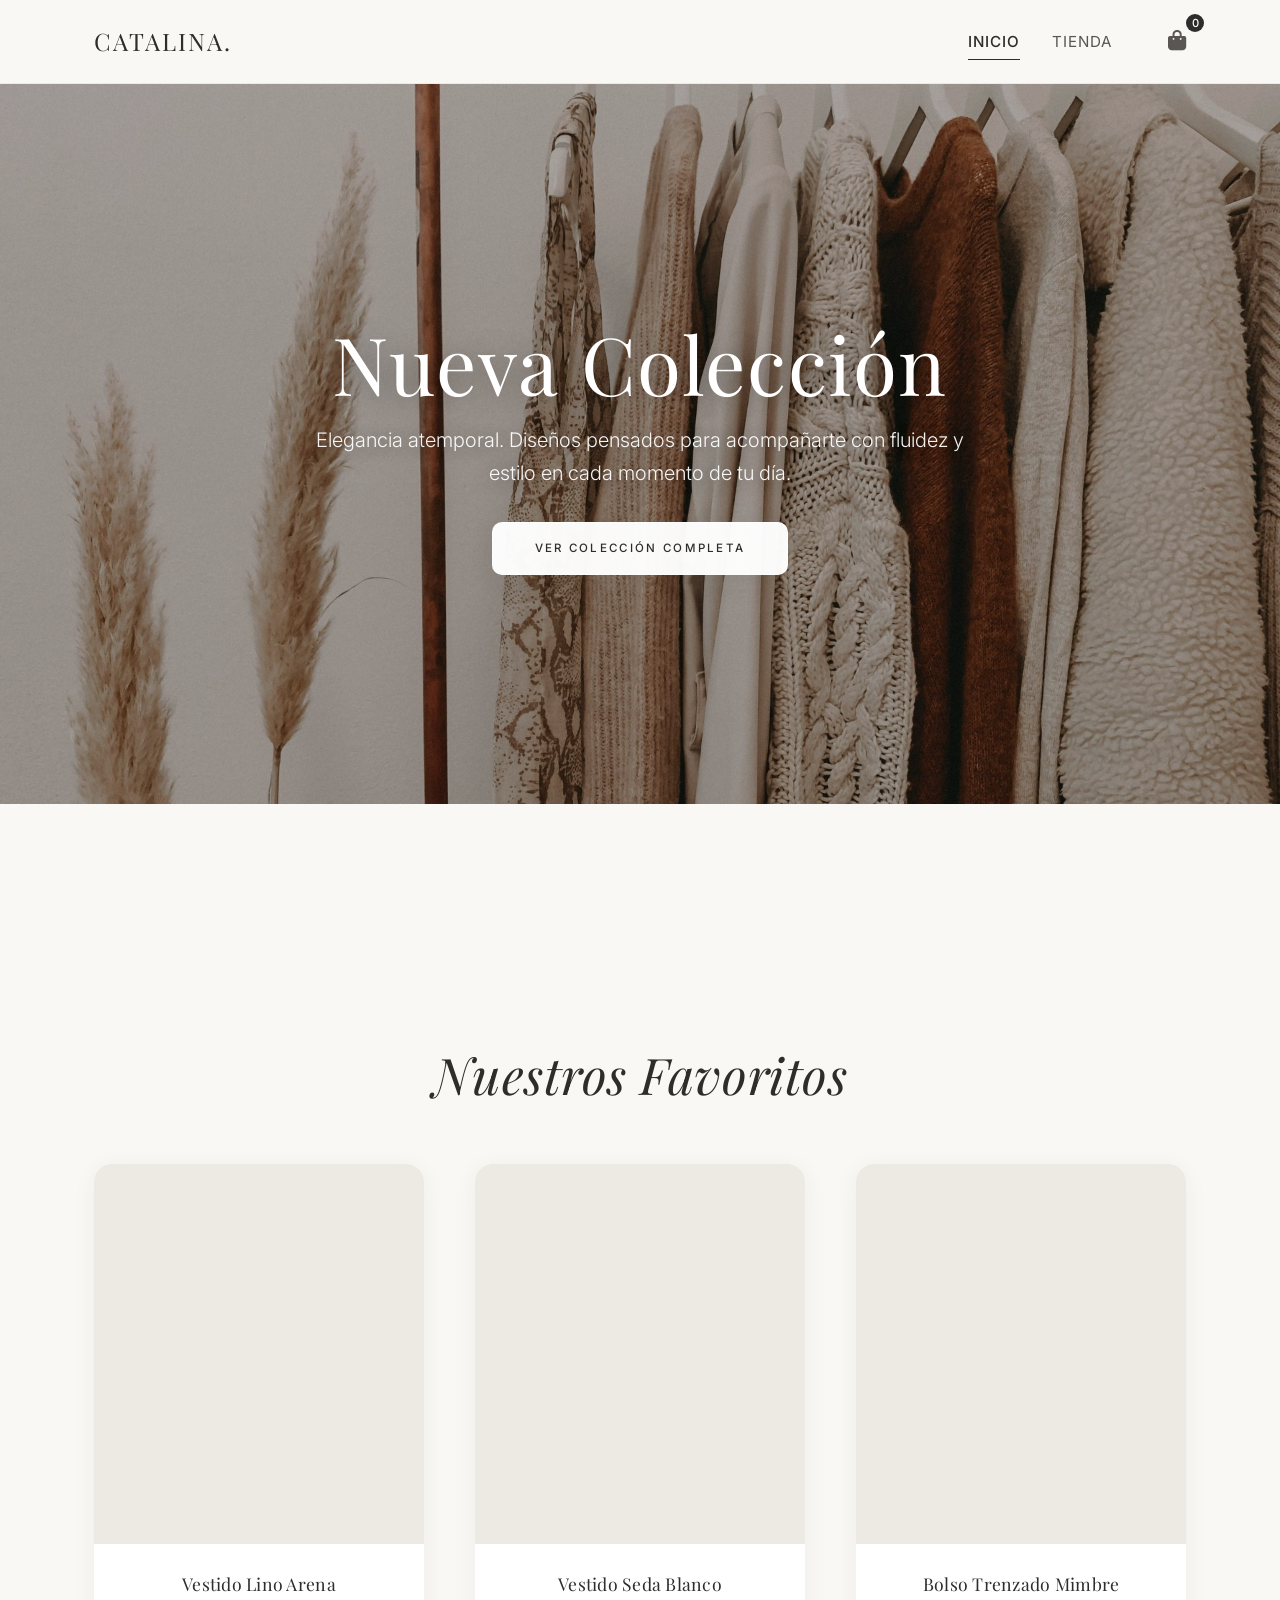
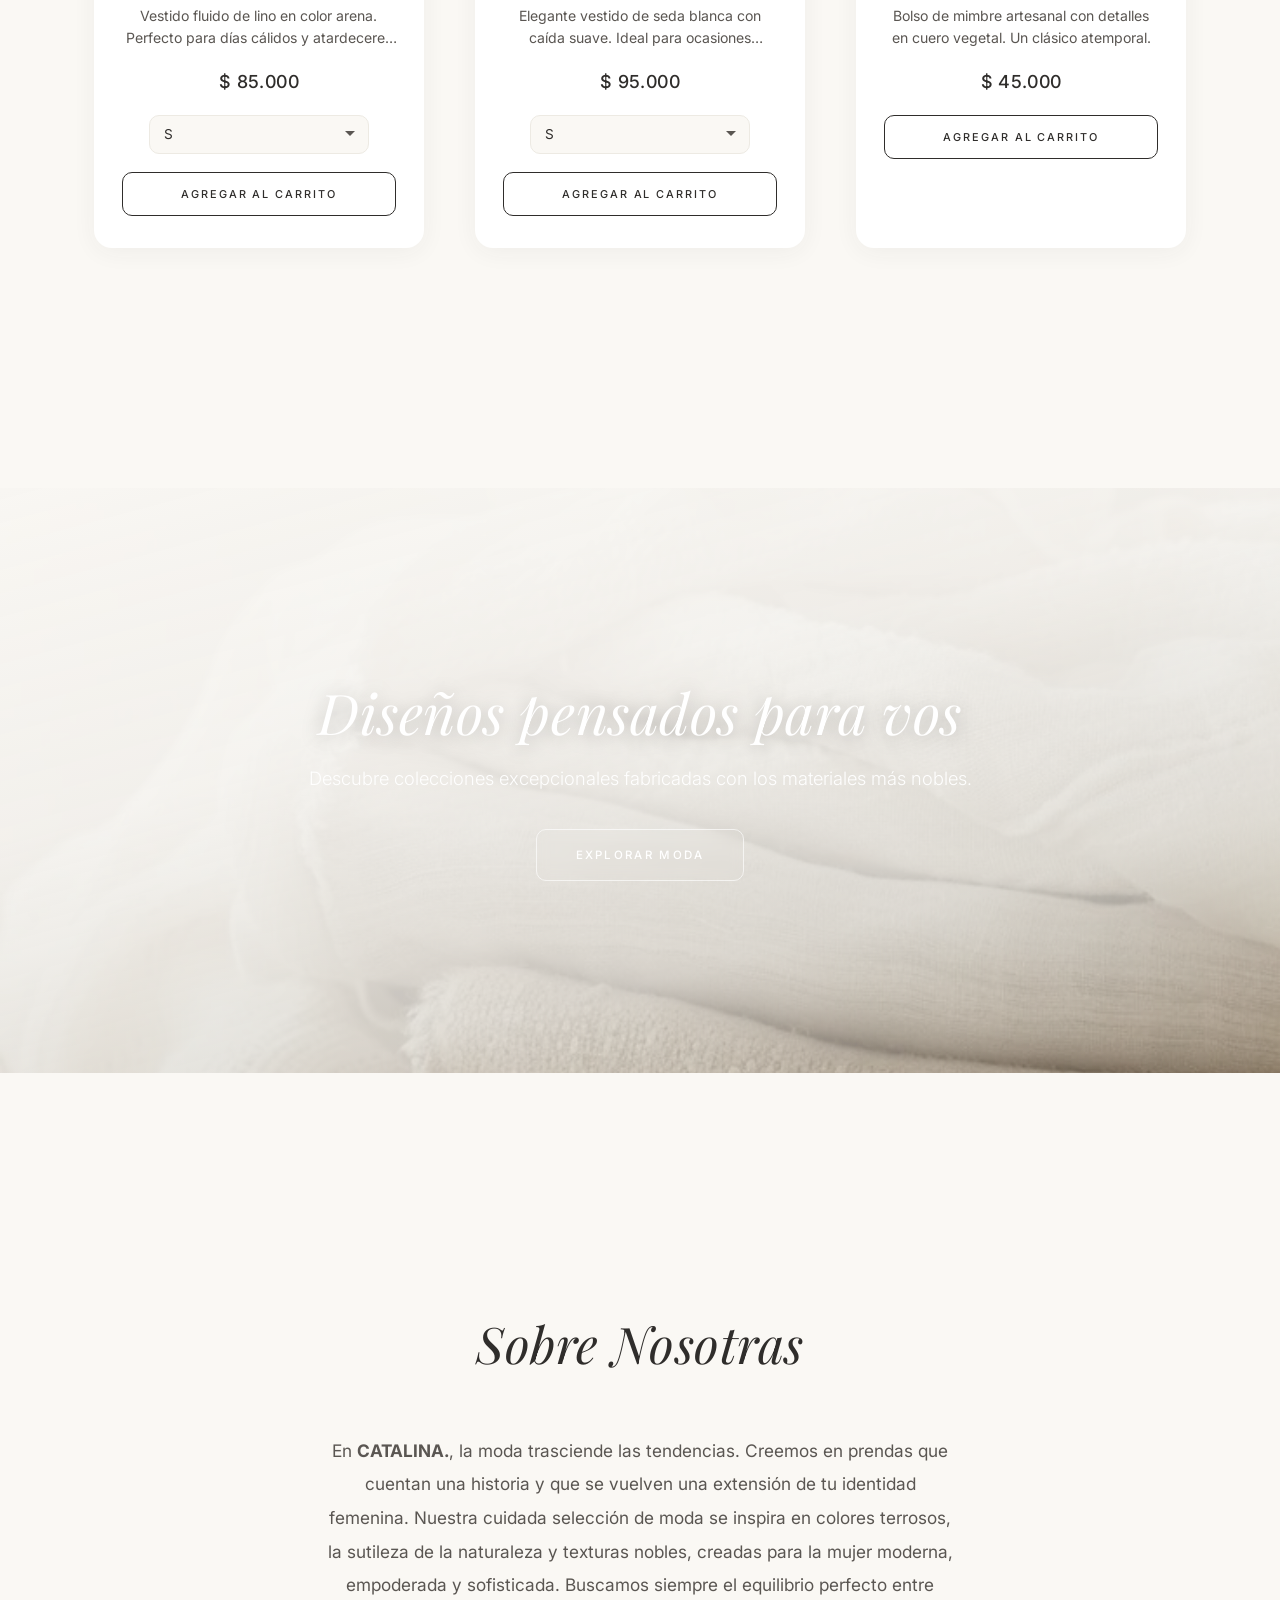
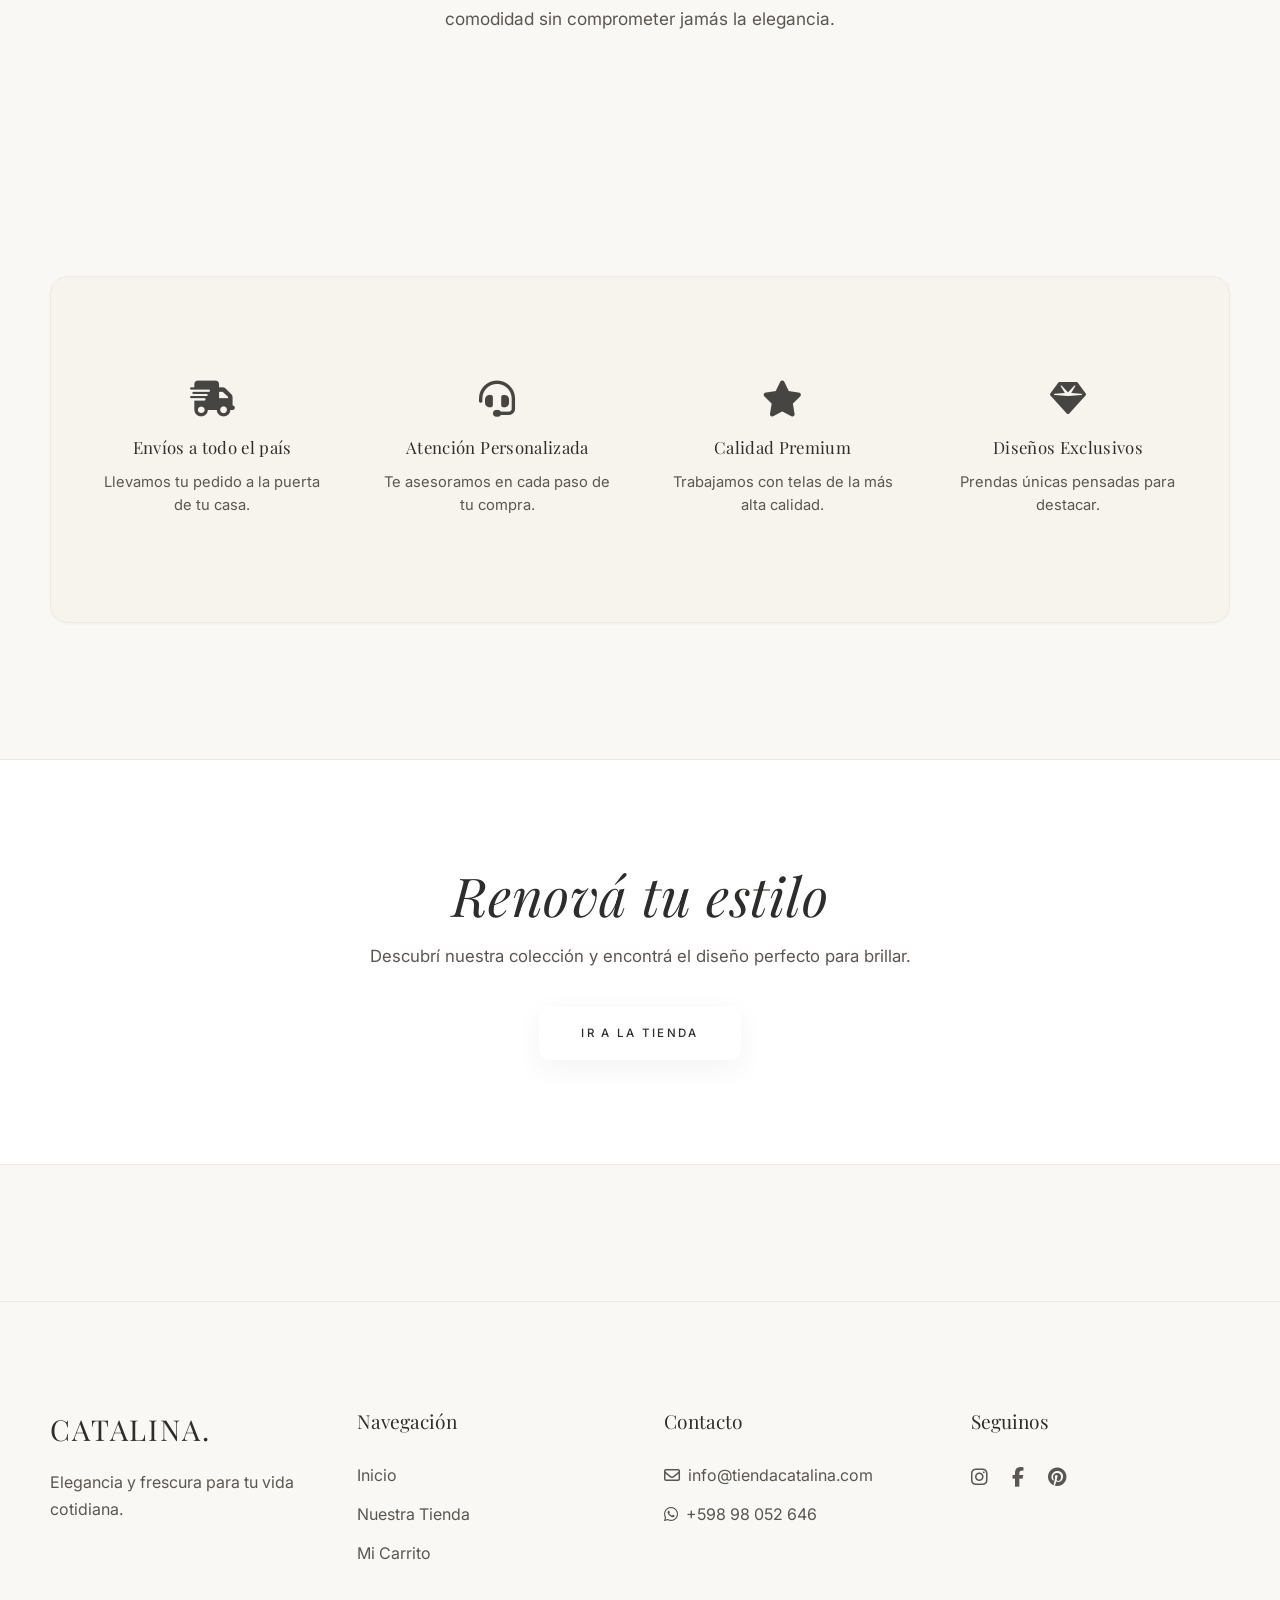
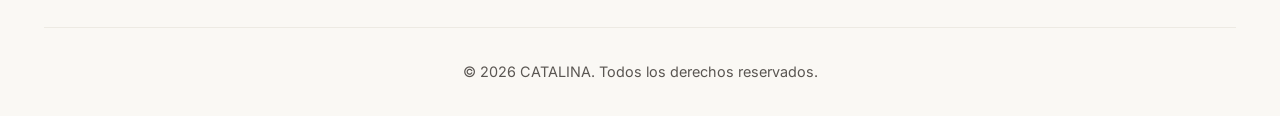
==== commit 7a86bfcd: "seguir mañana" ====
--- a/index.html
+++ b/index.html
@@ -40,10 +40,12 @@
 
     <main id="main-content">
         <section class="hero hero-index" aria-labelledby="hero-title">
-            <div class="hero-content">
-                <h1 id="hero-title">Nueva Colección</h1>
-                <p>Elegancia atemporal. Diseños pensados para acompañarte con fluidez y estilo en cada momento de tu día.</p>
-                <a href="shop.html" class="btn-primary">Ver Colección Completa</a>
+            <div class="hero-inner">
+                <div class="hero-content">
+                    <h1 id="hero-title">Nueva Colección</h1>
+                    <p class="hero-subtitle">Elegancia atemporal. Diseños pensados para acompañarte con fluidez y estilo en cada momento de tu día.</p>
+                    <a href="shop.html" class="btn-primary">Ver colección completa</a>
+                </div>
             </div>
         </section>
 
@@ -53,6 +55,7 @@
         </section>
 
         <section class="editorial-banner" aria-labelledby="banner-heading">
+            <div class="editorial-banner__reveal-overlay" aria-hidden="true"></div>
             <div class="banner-content">
                 <h2 id="banner-heading">Diseños pensados para vos</h2>
                 <p>Descubre colecciones excepcionales fabricadas con los materiales más nobles.</p>
--- a/css/style.css
+++ b/css/style.css
@@ -34,6 +34,8 @@
     --content-max: 1180px;
     --section-pad-y: clamp(3.75rem, 10vw, 6.5rem);
     --section-gap: clamp(4.5rem, 11vw, 8.5rem);
+    --hero-min-height: 80vh;
+    --editorial-banner-min-height: clamp(22rem, 65vh, 72vh);
 }
 
 .visually-hidden {
@@ -104,7 +106,7 @@
 }
 
 .featured-section {
-    margin-top: var(--section-gap);
+    margin-top: clamp(2rem, 5vw, 4rem);
     margin-bottom: clamp(2rem, 5vw, 3.5rem);
 }
 
@@ -220,70 +222,99 @@
     justify-content: center;
 }
 
-/* 1. Hero Section */
+/* 1. Hero — heroreal.jpg (ruta desde css/style.css → ../images/) */
 .hero-index {
     position: relative;
+    isolation: isolate;
+    overflow: hidden;
+    background-color: var(--color-primary);
+    background-image: url('../images/heroreal.jpg');
+    background-size: cover;
+    background-position: center center;
+    background-repeat: no-repeat;
+    color: #fff;
+    display: flex;
+    flex-direction: column;
+    align-items: stretch;
+    justify-content: center;
+    min-height: var(--hero-min-height);
+    min-height: 100dvh;
+    height: 100vh;
+}
+
+.hero-index::before {
+    content: '';
+    position: absolute;
+    inset: 0;
+    background: rgba(0, 0, 0, 0.3);
+    z-index: 0;
+    pointer-events: none;
+}
+
+.hero-inner {
+    position: relative;
+    z-index: 1;
+    width: 100%;
+    max-width: var(--content-max);
+    margin: 0 auto;
+    padding-top: clamp(4.5rem, calc(var(--section-pad-y) + 2.25rem), 7rem);
+    padding-bottom: var(--section-pad-y);
+    padding-left: var(--page-gutter);
+    padding-right: var(--page-gutter);
+    display: flex;
+    justify-content: center;
+    align-items: center;
+    flex: 1;
+    min-height: 0;
+}
+
+.hero-content {
     text-align: center;
-    padding: 0 var(--page-gutter);
-    height: 90vh; /* 90 height for massive impact */
-    min-height: 600px;
-    background-color: var(--color-primary);
-    
-    /* WebP preferido; fallback JFIF (Lighthouse / peso) */
-    background-image: linear-gradient(rgba(0, 0, 0, 0.25), rgba(0, 0, 0, 0.25)),
-        image-set(
-            url('../images/hero.webp') type('image/webp'),
-            url('../images/hero.jfif') type('image/jpeg')
-        );
-    background-size: cover;
-    background-position: center;
-    background-repeat: no-repeat;
-    
-    /* Transition for smooth background toggle when resizing */
-    transition: background-image 0.5s ease-in-out;
-    
-    color: white;
-    display: flex;
-    flex-direction: column;
-    align-items: center;
-    justify-content: center;
-}
-
-/* Hero Section Desktop Media Query */
-@media (min-width: 768px) {
-    .hero-index {
-        background-image: linear-gradient(rgba(0, 0, 0, 0.25), rgba(0, 0, 0, 0.25)),
-            image-set(
-                url('../images/herodesktop.webp') type('image/webp'),
-                url('../images/herodesktop.jfif') type('image/jpeg')
-            );
-    }
-}
-
-.hero-content {
     max-width: 820px;
-    z-index: 2;
-    padding: 0 0.5rem;
+    width: 100%;
+    margin: 0 auto;
 }
 
 .hero-content h1 {
     font-family: var(--font-heading);
-    font-size: clamp(3rem, 8vw, 5.25rem);
-    font-weight: 400;
-    margin-bottom: 1.35rem;
+    font-size: clamp(2.75rem, 7vw, 5rem);
+    font-weight: 400;
+    margin: 0 0 1.15rem;
     letter-spacing: 0.02em;
-    line-height: 1.08;
-    text-shadow: 0 2px 24px rgba(0, 0, 0, 0.22);
-}
-
-.hero-content p {
-    font-family: var(--font-body);
-    font-size: clamp(1.05rem, 2.2vw, 1.3rem);
-    margin: 0 auto 2.75rem;
+    line-height: 1.06;
+    text-shadow: 0 2px 28px rgba(0, 0, 0, 0.35);
+}
+
+.hero-subtitle {
+    font-family: var(--font-body);
+    font-size: clamp(1.02rem, 2.1vw, 1.25rem);
+    margin: 0 auto 2rem;
     font-weight: 300;
     line-height: 1.65;
     max-width: 34em;
-    text-shadow: 0 1px 16px rgba(0, 0, 0, 0.2);
+    color: rgba(255, 255, 255, 0.94);
+    text-shadow: 0 1px 18px rgba(0, 0, 0, 0.35);
+}
+
+@media (min-width: 768px) {
+    .hero-index {
+        min-height: var(--hero-min-height);
+        min-height: 80dvh;
+        height: auto;
+    }
+}
+
+/* Encuadre en pantallas altas estrechas (evita cortar el sujeto arriba) */
+@media (max-width: 767px) {
+    .hero-index {
+        background-position: center 28%;
+    }
+}
+
+@media (max-width: 480px) {
+    .hero-index {
+        background-position: center 22%;
+    }
 }
 
 .btn-primary {
@@ -327,7 +358,7 @@
     margin: var(--section-gap) 0;
     padding: var(--section-pad-y) var(--page-gutter);
     text-align: center;
-    min-height: 400px;
+    min-height: var(--editorial-banner-min-height);
     display: flex;
     align-items: center;
     justify-content: center;
@@ -340,11 +371,37 @@
     background-position: center;
     background-repeat: no-repeat;
     background-attachment: scroll;
+    overflow: hidden;
+}
+
+/* Scroll reveal: overlay claro que se desliza hacia arriba al entrar en vista */
+.editorial-banner__reveal-overlay {
+    position: absolute;
+    inset: 0;
+    z-index: 1;
+    pointer-events: none;
+    background: linear-gradient(
+        165deg,
+        rgba(250, 248, 244, 0.98) 0%,
+        rgba(250, 248, 244, 0.92) 38%,
+        rgba(237, 234, 227, 0.82) 72%,
+        rgba(213, 196, 161, 0.35) 100%
+    );
+    will-change: transform;
+    transform: translate3d(0, 0, 0);
+    backface-visibility: hidden;
+}
+
+@media (prefers-reduced-motion: reduce) {
+    .editorial-banner__reveal-overlay {
+        transform: translate3d(0, -100%, 0) !important;
+    }
 }
 
 .banner-content {
     color: white;
     max-width: 700px;
+    position: relative;
     z-index: 2;
 }
 
@@ -488,8 +545,8 @@
 /* Products Section (Shop Page / Featured) */
 .products-section {
     max-width: var(--content-max);
-    margin: var(--section-gap) auto var(--section-gap);
-    padding: 0 var(--page-gutter);
+    margin: var(--section-gap) auto;
+    padding: var(--section-pad-y) var(--page-gutter);
 }
 
 .page-title {
@@ -497,7 +554,7 @@
     text-align: center;
     font-size: clamp(2.65rem, 6vw, 3.85rem);
     font-weight: 400;
-    margin: clamp(2.5rem, 6vw, 4rem) 0 clamp(2.5rem, 5vw, 3.75rem);
+    margin: 0 0 clamp(2rem, 5vw, 3.25rem);
     font-style: italic;
     color: var(--color-text-dark);
     letter-spacing: 0.01em;
@@ -1060,18 +1117,23 @@
         gap: 1rem;
     }
     .hero-index {
-        padding: 6rem var(--page-gutter);
-        min-height: 50vh;
+        min-height: var(--hero-min-height);
+        min-height: 80dvh;
         height: auto;
     }
+    .hero-inner {
+        padding-top: clamp(4.25rem, calc(var(--section-pad-y) + 1.75rem), 6rem);
+        padding-bottom: var(--section-pad-y);
+    }
     .hero-content h1 {
-        font-size: clamp(2.5rem, 10vw, 3.25rem);
+        font-size: clamp(2.35rem, 9vw, 3.15rem);
     }
     .cart-sidebar {
         max-width: 85%;
     }
     .editorial-banner {
-        padding: clamp(3.75rem, 12vw, 5rem) var(--page-gutter);
+        min-height: clamp(18rem, 58vh, 65vh);
+        padding: var(--section-pad-y) var(--page-gutter);
         margin: var(--section-gap) 0;
     }
 
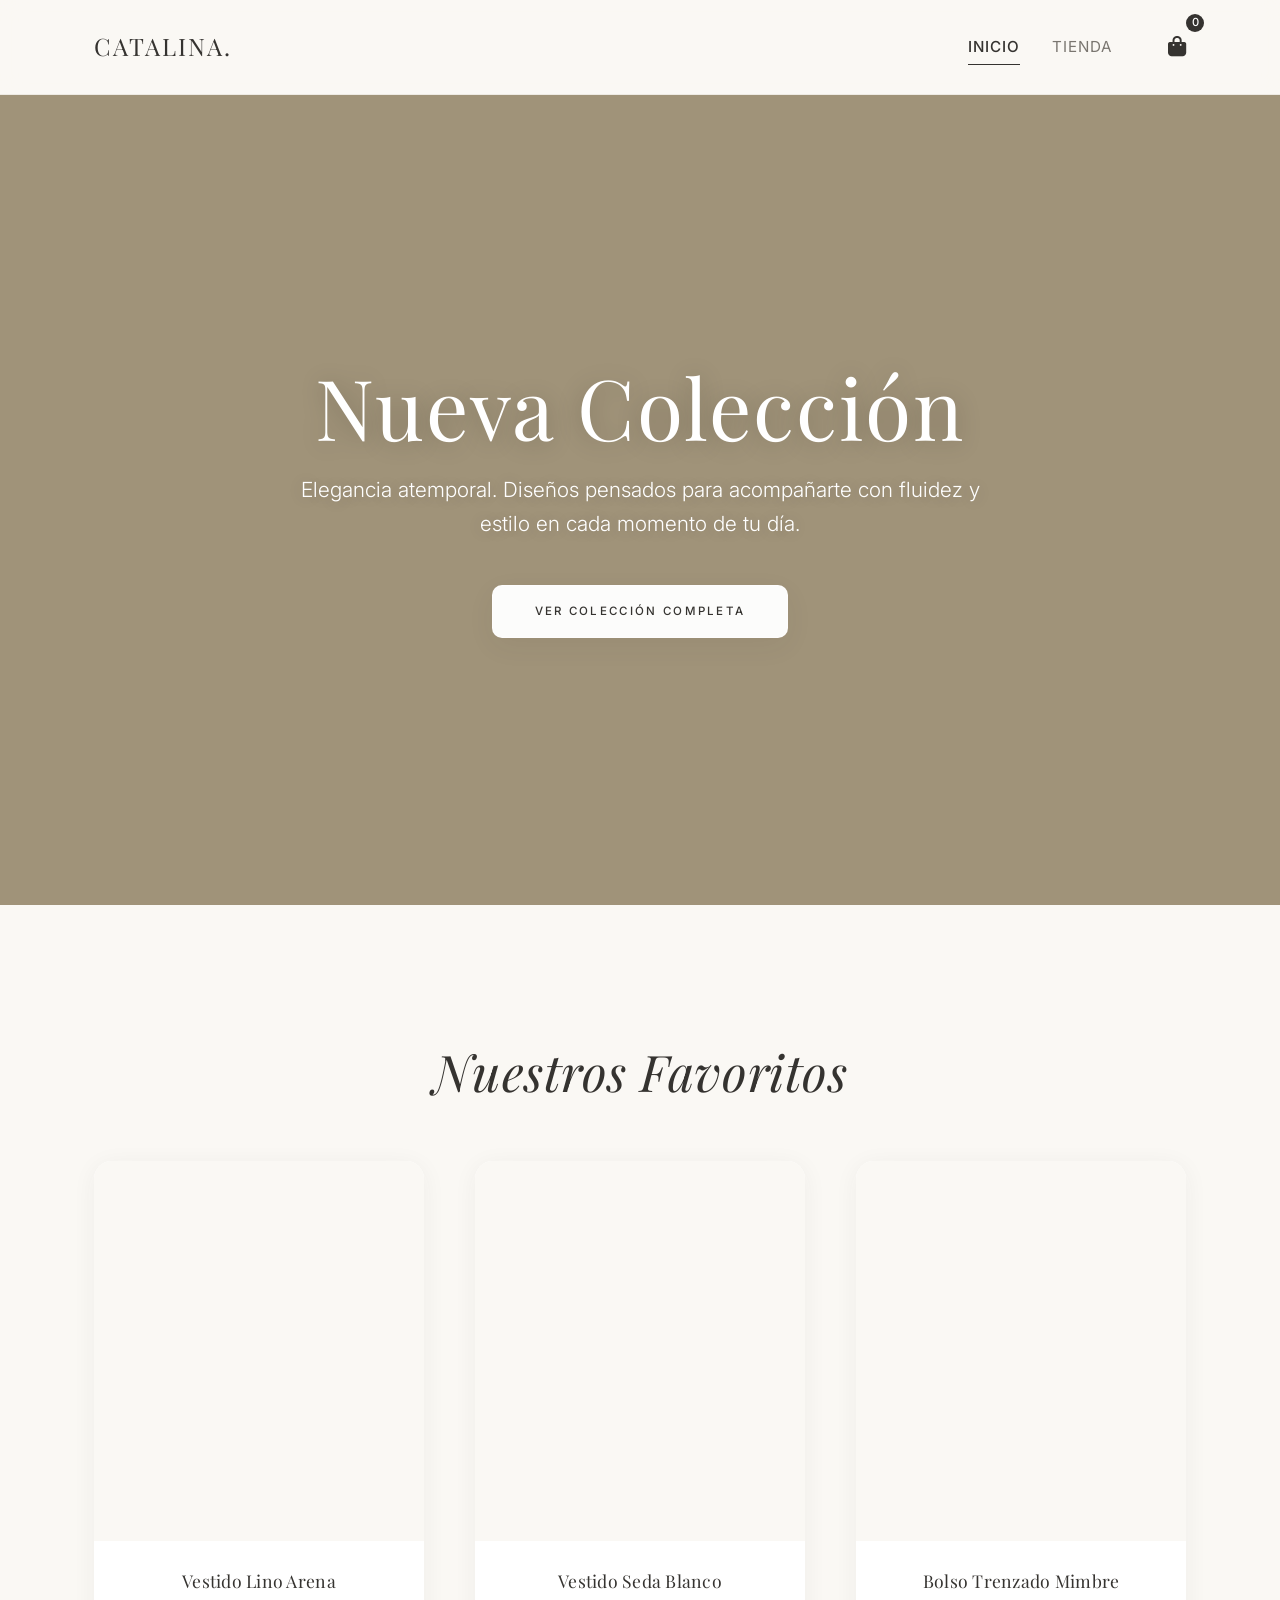
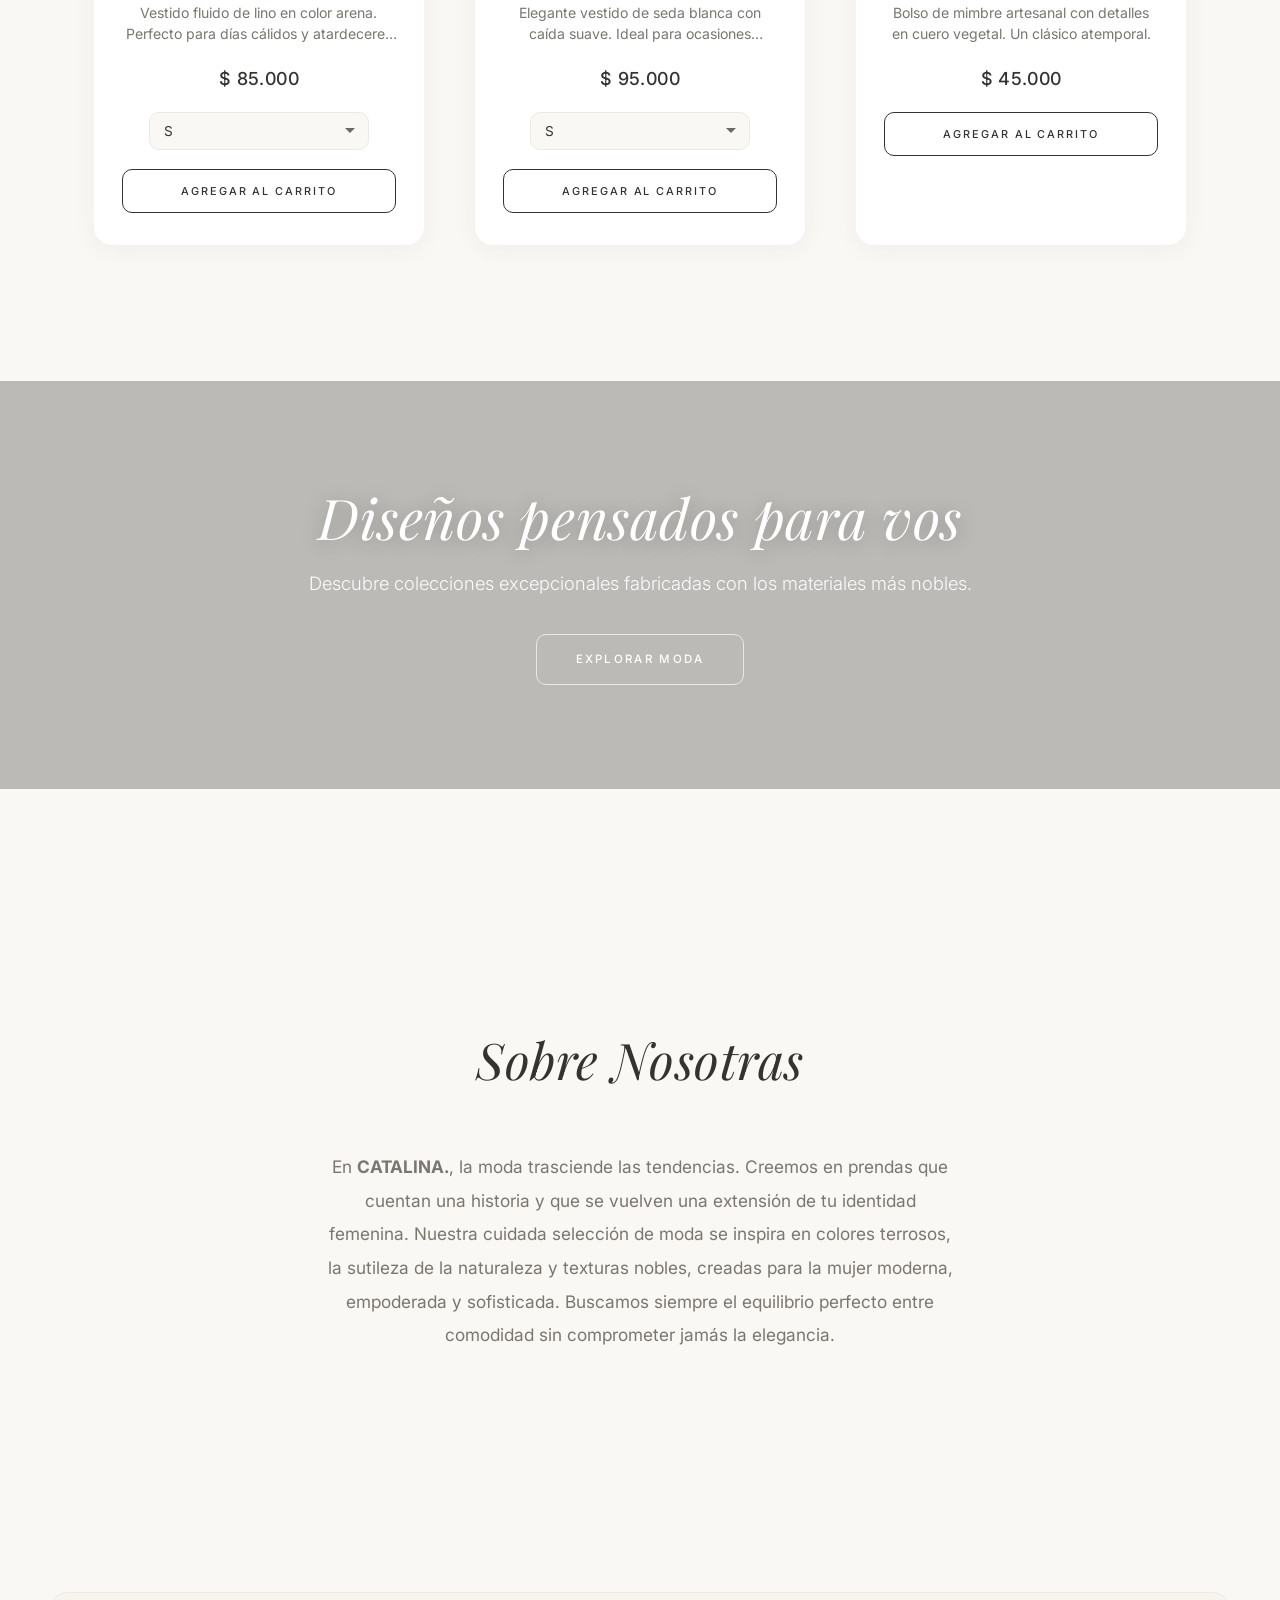
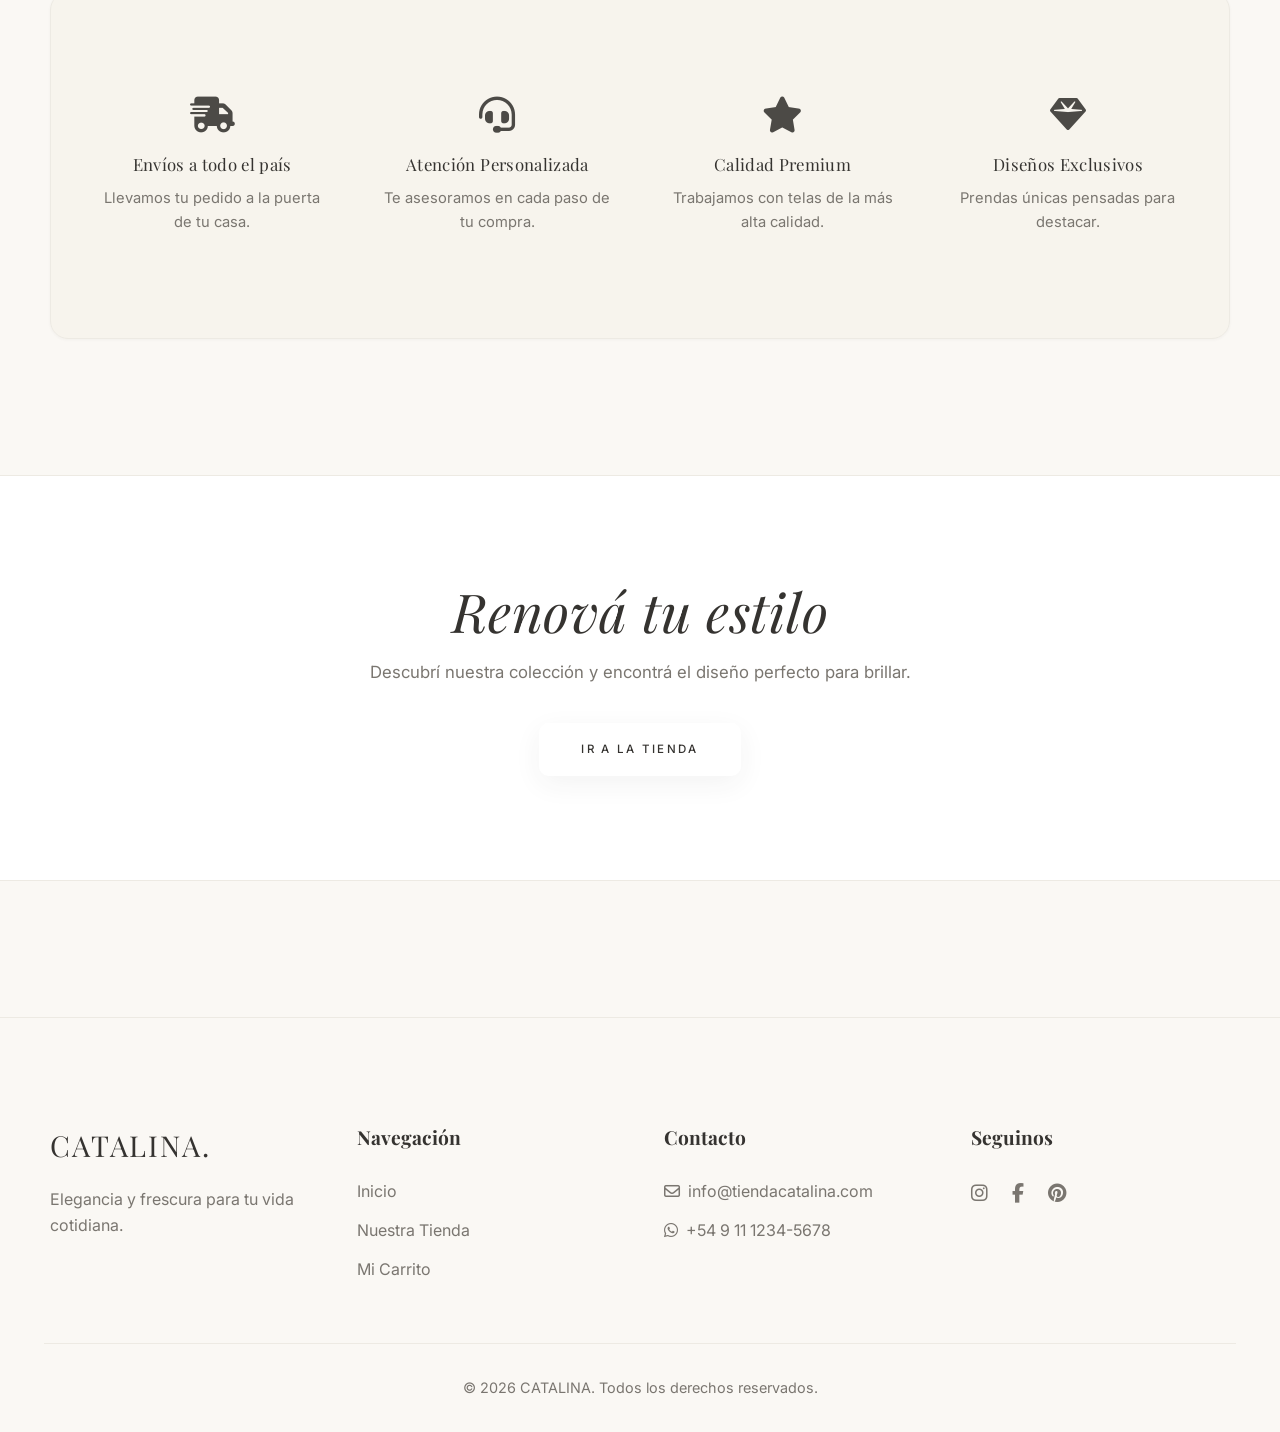
==== commit 53d4fc92: "nuevo comienzo" ====
--- a/index.html
+++ b/index.html
@@ -3,131 +3,126 @@
 <head>
     <meta charset="UTF-8">
     <meta name="viewport" content="width=device-width, initial-scale=1.0">
-    <title>CATALINA. | Moda femenina y accesorios — Tienda online</title>
-    <meta name="description" content="CATALINA.: ropa de mujer, vestidos y accesorios con estilo editorial. Envíos, calidad premium y diseños exclusivos. Descubrí la nueva colección.">
-    <meta name="theme-color" content="#FAF8F4">
-    <meta name="robots" content="index, follow">
-    <link rel="canonical" href="https://www.tiendacatalina.com/">
-    <meta property="og:type" content="website">
-    <meta property="og:title" content="CATALINA. | Moda femenina y accesorios">
-    <meta property="og:description" content="Ropa y accesorios con elegancia atemporal. Nueva colección y envíos a todo el país.">
-    <meta property="og:locale" content="es_UY">
-    <meta name="twitter:card" content="summary_large_image">
-    <meta name="twitter:title" content="CATALINA. | Moda femenina">
-    <meta name="twitter:description" content="Tienda online de moda femenina y accesorios. Colección exclusiva CATALINA.">
+    <title>Tienda Catalina | Elegancia y Estilo</title>
+    <meta name="description" content="E-commerce minimalista y elegante de ropa de mujer y accesorios.">
+    <!-- Google Fonts -->
     <link rel="preconnect" href="https://fonts.googleapis.com">
     <link rel="preconnect" href="https://fonts.gstatic.com" crossorigin>
     <link href="https://fonts.googleapis.com/css2?family=Inter:wght@300;400;500&family=Playfair+Display:ital,wght@0,400;0,600;1,400&display=swap" rel="stylesheet">
     <link rel="stylesheet" href="css/style.css">
-    <link rel="stylesheet" href="https://cdnjs.cloudflare.com/ajax/libs/font-awesome/6.4.0/css/all.min.css" crossorigin="anonymous" referrerpolicy="no-referrer">
+    <!-- FontAwesome -->
+    <link rel="stylesheet" href="https://cdnjs.cloudflare.com/ajax/libs/font-awesome/6.4.0/css/all.min.css">
 </head>
 <body>
-    <a href="#main-content" class="skip-link">Saltar al contenido principal</a>
-
+    <!-- Navbar -->
     <header class="navbar">
         <div class="nav-container">
             <a href="index.html" class="logo">CATALINA.</a>
-            <nav class="nav-links" aria-label="Navegación principal">
-                <a href="index.html" class="active" aria-current="page">Inicio</a>
+            <nav class="nav-links">
+                <a href="index.html" class="active">Inicio</a>
                 <a href="shop.html">Tienda</a>
-                <button type="button" class="cart-icon-container" id="open-cart-btn" aria-label="Abrir carrito de compras" aria-expanded="false" aria-controls="cart-sidebar">
-                    <i class="fa-solid fa-bag-shopping" aria-hidden="true"></i>
-                    <span id="cart-badge" class="cart-badge" aria-live="polite" aria-atomic="true">0</span>
-                </button>
+                <div class="cart-icon-container" id="open-cart-btn">
+                    <i class="fa-solid fa-bag-shopping"></i>
+                    <span id="cart-badge" class="cart-badge">0</span>
+                </div>
             </nav>
         </div>
     </header>
 
-    <main id="main-content">
-        <section class="hero hero-index" aria-labelledby="hero-title">
-            <div class="hero-inner">
-                <div class="hero-content">
-                    <h1 id="hero-title">Nueva Colección</h1>
-                    <p class="hero-subtitle">Elegancia atemporal. Diseños pensados para acompañarte con fluidez y estilo en cada momento de tu día.</p>
-                    <a href="shop.html" class="btn-primary">Ver colección completa</a>
-                </div>
-            </div>
-        </section>
+    <!-- 1. Hero Section -->
+    <section class="hero hero-index">
+        <div class="hero-content">
+            <h1>Nueva Colección</h1>
+            <p>Elegancia atemporal. Diseños pensados para acompañarte con fluidez y estilo en cada momento de tu día.</p>
+            <a href="shop.html" class="btn-primary">Ver Colección Completa</a>
+        </div>
+    </section>
 
-        <section class="products-section featured-section" aria-labelledby="featured-heading">
-            <h2 id="featured-heading" class="section-heading">Nuestros Favoritos</h2>
-            <div class="products-grid" id="featured-container"></div>
-        </section>
+    <!-- 2. Featured Products Section -->
+    <section class="products-section featured-section">
+        <h2 class="section-heading">Nuestros Favoritos</h2>
+        <div class="products-grid" id="featured-container">
+            <!-- Featured products injected by JS -->
+        </div>
+    </section>
 
-        <section class="editorial-banner" aria-labelledby="banner-heading">
-            <div class="editorial-banner__reveal-overlay" aria-hidden="true"></div>
-            <div class="banner-content">
-                <h2 id="banner-heading">Diseños pensados para vos</h2>
-                <p>Descubre colecciones excepcionales fabricadas con los materiales más nobles.</p>
-                <a href="shop.html" class="btn-outline-white">Explorar Moda</a>
-            </div>
-        </section>
+    <!-- 3. Banner Visual -->
+    <section class="editorial-banner">
+        <div class="banner-content">
+            <h2>Diseños pensados para vos</h2>
+            <p>Descubre colecciones excepcionales fabricadas con los materiales más nobles.</p>
+            <a href="shop.html" class="btn-outline-white">Explorar Moda</a>
+        </div>
+    </section>
 
-        <section class="about-section" aria-labelledby="about-heading">
-            <h2 id="about-heading" class="section-heading">Sobre Nosotras</h2>
-            <p>
-                En <strong>CATALINA.</strong>, la moda trasciende las tendencias. Creemos en prendas que cuentan una historia y que se vuelven una extensión de tu identidad femenina. Nuestra cuidada selección de moda se inspira en colores terrosos, la sutileza de la naturaleza y texturas nobles, creadas para la mujer moderna, empoderada y sofisticada. Buscamos siempre el equilibrio perfecto entre comodidad sin comprometer jamás la elegancia.
-            </p>
-        </section>
+    <!-- 4. Sobre Nosotras -->
+    <section class="about-section">
+        <h2 class="section-heading">Sobre Nosotras</h2>
+        <p>
+            En <strong>CATALINA.</strong>, la moda trasciende las tendencias. Creemos en prendas que cuentan una historia y que se vuelven una extensión de tu identidad femenina. Nuestra cuidada selección de moda se inspira en colores terrosos, la sutileza de la naturaleza y texturas nobles, creadas para la mujer moderna, empoderada y sofisticada. Buscamos siempre el equilibrio perfecto entre comodidad sin comprometer jamás la elegancia.
+        </p>
+    </section>
 
-        <section class="benefits-section" aria-label="Beneficios de comprar en CATALINA.">
-            <div class="benefit-item">
-                <i class="fa-solid fa-truck-fast" aria-hidden="true"></i>
-                <h3>Envíos a todo el país</h3>
-                <p>Llevamos tu pedido a la puerta de tu casa.</p>
-            </div>
-            <div class="benefit-item">
-                <i class="fa-solid fa-headset" aria-hidden="true"></i>
-                <h3>Atención Personalizada</h3>
-                <p>Te asesoramos en cada paso de tu compra.</p>
-            </div>
-            <div class="benefit-item">
-                <i class="fa-solid fa-star" aria-hidden="true"></i>
-                <h3>Calidad Premium</h3>
-                <p>Trabajamos con telas de la más alta calidad.</p>
-            </div>
-            <div class="benefit-item">
-                <i class="fa-solid fa-gem" aria-hidden="true"></i>
-                <h3>Diseños Exclusivos</h3>
-                <p>Prendas únicas pensadas para destacar.</p>
-            </div>
-        </section>
+    <!-- 5. Beneficios -->
+    <section class="benefits-section">
+        <div class="benefit-item">
+            <i class="fa-solid fa-truck-fast"></i>
+            <h3>Envíos a todo el país</h3>
+            <p>Llevamos tu pedido a la puerta de tu casa.</p>
+        </div>
+        <div class="benefit-item">
+            <i class="fa-solid fa-headset"></i>
+            <h3>Atención Personalizada</h3>
+            <p>Te asesoramos en cada paso de tu compra.</p>
+        </div>
+        <div class="benefit-item">
+            <i class="fa-solid fa-star"></i>
+            <h3>Calidad Premium</h3>
+            <p>Trabajamos con telas de la más alta calidad.</p>
+        </div>
+        <div class="benefit-item">
+            <i class="fa-solid fa-gem"></i>
+            <h3>Diseños Exclusivos</h3>
+            <p>Prendas únicas pensadas para destacar.</p>
+        </div>
+    </section>
 
-        <section class="cta-final" aria-labelledby="cta-heading">
-            <h2 id="cta-heading">Renová tu estilo</h2>
-            <p>Descubrí nuestra colección y encontrá el diseño perfecto para brillar.</p>
-            <a href="shop.html" class="btn-primary">Ir a la tienda</a>
-        </section>
-    </main>
+    <!-- 6. Call To Action Final -->
+    <section class="cta-final">
+        <h2>Renová tu estilo</h2>
+        <p>Descubrí nuestra colección y encontrá el diseño perfecto para brillar.</p>
+        <a href="shop.html" class="btn-primary">Ir a la tienda</a>
+    </section>
 
+    <!-- 7. Footer Completo -->
     <footer class="main-footer">
         <div class="footer-grid">
             <div class="footer-brand">
-                <a href="index.html" class="logo">CATALINA.</a>
+                <a href="#" class="logo">CATALINA.</a>
                 <p>Elegancia y frescura para tu vida cotidiana.</p>
             </div>
-
-            <nav class="footer-links" aria-label="Enlaces del pie">
-                <h3>Navegación</h3>
+            
+            <div class="footer-links">
+                <h4>Navegación</h4>
                 <ul>
                     <li><a href="index.html">Inicio</a></li>
                     <li><a href="shop.html">Nuestra Tienda</a></li>
                     <li><a href="#" id="open-cart-footer">Mi Carrito</a></li>
                 </ul>
-            </nav>
-
+            </div>
+            
             <div class="footer-contact">
-                <h3>Contacto</h3>
-                <p><i class="fa-regular fa-envelope" aria-hidden="true"></i> <a href="mailto:info@tiendacatalina.com">info@tiendacatalina.com</a></p>
-                <p><i class="fa-brands fa-whatsapp" aria-hidden="true"></i> <a href="https://wa.me/59898052646">+598 98 052 646</a></p>
+                <h4>Contacto</h4>
+                <p><i class="fa-regular fa-envelope"></i> info@tiendacatalina.com</p>
+                <p><i class="fa-brands fa-whatsapp"></i> +54 9 11 1234-5678</p>
             </div>
-
+            
             <div class="footer-social">
-                <h3>Seguinos</h3>
+                <h4>Seguinos</h4>
                 <div class="social-icons">
-                    <a href="https://www.instagram.com/" rel="noopener noreferrer" target="_blank" aria-label="Instagram — abre en una pestaña nueva"><i class="fa-brands fa-instagram" aria-hidden="true"></i></a>
-                    <a href="https://www.facebook.com/" rel="noopener noreferrer" target="_blank" aria-label="Facebook — abre en una pestaña nueva"><i class="fa-brands fa-facebook-f" aria-hidden="true"></i></a>
-                    <a href="https://www.pinterest.com/" rel="noopener noreferrer" target="_blank" aria-label="Pinterest — abre en una pestaña nueva"><i class="fa-brands fa-pinterest" aria-hidden="true"></i></a>
+                    <a href="#"><i class="fa-brands fa-instagram"></i></a>
+                    <a href="#"><i class="fa-brands fa-facebook-f"></i></a>
+                    <a href="#"><i class="fa-brands fa-pinterest"></i></a>
                 </div>
             </div>
         </div>
@@ -136,34 +131,36 @@
         </div>
     </footer>
 
-    <div class="cart-overlay" id="cart-overlay" role="dialog" aria-modal="true" aria-labelledby="cart-title" aria-hidden="true">
+    <!-- Cart Sidebar Overlay -->
+    <div class="cart-overlay" id="cart-overlay">
         <div class="cart-sidebar" id="cart-sidebar">
             <div class="cart-header">
-                <h2 id="cart-title">Tu Bolsa</h2>
-                <button type="button" id="close-cart-btn" class="close-btn" aria-label="Cerrar carrito">
-                    <i class="fa-solid fa-xmark" aria-hidden="true"></i>
-                </button>
+                <h2>Tu Bolsa</h2>
+                <button id="close-cart-btn" class="close-btn"><i class="fa-solid fa-xmark"></i></button>
             </div>
-
+            
             <div class="cart-items" id="cart-items-container">
+                <!-- Cart items will be injected here -->
                 <p class="empty-cart-msg">Tu bolsa está vacía.</p>
             </div>
-
+            
             <div class="cart-footer">
                 <div class="cart-total">
                     <span>Total:</span>
-                    <span id="cart-total-price" aria-live="polite" aria-atomic="true">$0</span>
+                    <span id="cart-total-price">$0</span>
                 </div>
-                <button type="button" id="empty-cart-btn" class="btn-outline-small">Vaciar carrito</button>
-                <button type="button" id="checkout-btn" class="checkout-btn">
-                    Finalizar compra por WhatsApp <i class="fa-brands fa-whatsapp" aria-hidden="true"></i>
+                <button id="empty-cart-btn" class="btn-outline-small">Vaciar Carrito</button>
+                <button id="checkout-btn" class="checkout-btn">
+                    Finalizar compras <i class="fa-brands fa-whatsapp"></i>
                 </button>
             </div>
         </div>
     </div>
 
-    <script src="js/products.js" defer></script>
-    <script src="js/cart.js" defer></script>
-    <script src="js/main.js" defer></script>
+    <!-- Scripts -->
+    <script src="js/products.js"></script>
+    <script src="js/cart.js"></script>
+    <script src="js/main.js"></script>
 </body>
 </html>
+
--- a/css/style.css
+++ b/css/style.css
@@ -3,8 +3,8 @@
     --color-primary: #D5C4A1;
     --color-bg: #FAF8F4;
     --color-surface: #FFFFFF;
-    --color-text-dark: #2F2D2B;
-    --color-text-light: #5A5652;
+    --color-text-dark: #353330;
+    --color-text-light: #7A7670;
     --color-border: #EDEAE3;
     --color-border-strong: #E0DBD2;
     --color-wash: rgba(53, 51, 48, 0.04);
@@ -34,41 +34,6 @@
     --content-max: 1180px;
     --section-pad-y: clamp(3.75rem, 10vw, 6.5rem);
     --section-gap: clamp(4.5rem, 11vw, 8.5rem);
-    --hero-min-height: 80vh;
-    --editorial-banner-min-height: clamp(22rem, 65vh, 72vh);
-}
-
-.visually-hidden {
-    position: absolute;
-    width: 1px;
-    height: 1px;
-    padding: 0;
-    margin: -1px;
-    overflow: hidden;
-    clip: rect(0, 0, 0, 0);
-    white-space: nowrap;
-    border: 0;
-}
-
-.skip-link {
-    position: absolute;
-    left: -9999px;
-    top: 0.75rem;
-    z-index: 10001;
-    padding: 0.65rem 1.1rem;
-    background: var(--color-text-dark);
-    color: var(--color-surface);
-    font-family: var(--font-body);
-    font-size: 0.85rem;
-    text-decoration: none;
-    border-radius: var(--radius-sm);
-    transition: var(--transition);
-}
-
-.skip-link:focus {
-    left: 0.75rem;
-    outline: 2px solid var(--color-surface);
-    outline-offset: 2px;
 }
 
 * {
@@ -106,7 +71,7 @@
 }
 
 .featured-section {
-    margin-top: clamp(2rem, 5vw, 4rem);
+    margin-top: var(--section-gap);
     margin-bottom: clamp(2rem, 5vw, 3.5rem);
 }
 
@@ -188,16 +153,6 @@
     margin-right: -0.5rem;
     border-radius: var(--radius-sm);
     transition: var(--transition);
-    background: none;
-    border: none;
-    font-family: inherit;
-    color: var(--color-text-light);
-    line-height: 1;
-}
-
-.cart-icon-container:focus-visible {
-    outline: 2px solid var(--color-text-dark);
-    outline-offset: 2px;
 }
 
 .cart-icon-container:hover {
@@ -222,99 +177,63 @@
     justify-content: center;
 }
 
-/* 1. Hero — heroreal.jpg (ruta desde css/style.css → ../images/) */
+/* 1. Hero Section */
 .hero-index {
     position: relative;
-    isolation: isolate;
-    overflow: hidden;
+    text-align: center;
+    padding: 0 var(--page-gutter);
+    height: 90vh; /* 90 height for massive impact */
+    min-height: 600px;
     background-color: var(--color-primary);
-    background-image: url('../images/heroreal.jpg');
+    
+    /* Default (Mobile First): Use hero.jfif */
+    background-image: linear-gradient(rgba(0, 0, 0, 0.25), rgba(0, 0, 0, 0.25)), url('../images/hero.jfif');
     background-size: cover;
-    background-position: center center;
+    background-position: center;
     background-repeat: no-repeat;
-    color: #fff;
+    
+    /* Transition for smooth background toggle when resizing */
+    transition: background-image 0.5s ease-in-out;
+    
+    color: white;
     display: flex;
     flex-direction: column;
-    align-items: stretch;
+    align-items: center;
     justify-content: center;
-    min-height: var(--hero-min-height);
-    min-height: 100dvh;
-    height: 100vh;
-}
-
-.hero-index::before {
-    content: '';
-    position: absolute;
-    inset: 0;
-    background: rgba(0, 0, 0, 0.3);
-    z-index: 0;
-    pointer-events: none;
-}
-
-.hero-inner {
-    position: relative;
-    z-index: 1;
-    width: 100%;
-    max-width: var(--content-max);
-    margin: 0 auto;
-    padding-top: clamp(4.5rem, calc(var(--section-pad-y) + 2.25rem), 7rem);
-    padding-bottom: var(--section-pad-y);
-    padding-left: var(--page-gutter);
-    padding-right: var(--page-gutter);
-    display: flex;
-    justify-content: center;
-    align-items: center;
-    flex: 1;
-    min-height: 0;
+}
+
+/* Hero Section Desktop Media Query */
+@media (min-width: 768px) {
+    .hero-index {
+        /* Desktop: Use herodesktop.jfif to avoid pixelation */
+        background-image: linear-gradient(rgba(0, 0, 0, 0.25), rgba(0, 0, 0, 0.25)), url('../images/herodesktop.jfif');
+    }
 }
 
 .hero-content {
-    text-align: center;
     max-width: 820px;
-    width: 100%;
-    margin: 0 auto;
+    z-index: 2;
+    padding: 0 0.5rem;
 }
 
 .hero-content h1 {
     font-family: var(--font-heading);
-    font-size: clamp(2.75rem, 7vw, 5rem);
-    font-weight: 400;
-    margin: 0 0 1.15rem;
+    font-size: clamp(3rem, 8vw, 5.25rem);
+    font-weight: 400;
+    margin-bottom: 1.35rem;
     letter-spacing: 0.02em;
-    line-height: 1.06;
-    text-shadow: 0 2px 28px rgba(0, 0, 0, 0.35);
-}
-
-.hero-subtitle {
-    font-family: var(--font-body);
-    font-size: clamp(1.02rem, 2.1vw, 1.25rem);
-    margin: 0 auto 2rem;
+    line-height: 1.08;
+    text-shadow: 0 2px 24px rgba(0, 0, 0, 0.22);
+}
+
+.hero-content p {
+    font-family: var(--font-body);
+    font-size: clamp(1.05rem, 2.2vw, 1.3rem);
+    margin: 0 auto 2.75rem;
     font-weight: 300;
     line-height: 1.65;
     max-width: 34em;
-    color: rgba(255, 255, 255, 0.94);
-    text-shadow: 0 1px 18px rgba(0, 0, 0, 0.35);
-}
-
-@media (min-width: 768px) {
-    .hero-index {
-        min-height: var(--hero-min-height);
-        min-height: 80dvh;
-        height: auto;
-    }
-}
-
-/* Encuadre en pantallas altas estrechas (evita cortar el sujeto arriba) */
-@media (max-width: 767px) {
-    .hero-index {
-        background-position: center 28%;
-    }
-}
-
-@media (max-width: 480px) {
-    .hero-index {
-        background-position: center 22%;
-    }
+    text-shadow: 0 1px 16px rgba(0, 0, 0, 0.2);
 }
 
 .btn-primary {
@@ -358,50 +277,18 @@
     margin: var(--section-gap) 0;
     padding: var(--section-pad-y) var(--page-gutter);
     text-align: center;
-    min-height: var(--editorial-banner-min-height);
+    min-height: 400px;
     display: flex;
     align-items: center;
     justify-content: center;
-    background-image: linear-gradient(rgba(0, 0, 0, 0.25), rgba(0, 0, 0, 0.25)),
-        image-set(
-            url('../images/banner.webp') type('image/webp'),
-            url('../images/banner.jfif') type('image/jpeg')
-        );
-    background-size: cover;
-    background-position: center;
-    background-repeat: no-repeat;
-    background-attachment: scroll;
-    overflow: hidden;
-}
-
-/* Scroll reveal: overlay claro que se desliza hacia arriba al entrar en vista */
-.editorial-banner__reveal-overlay {
-    position: absolute;
-    inset: 0;
-    z-index: 1;
-    pointer-events: none;
-    background: linear-gradient(
-        165deg,
-        rgba(250, 248, 244, 0.98) 0%,
-        rgba(250, 248, 244, 0.92) 38%,
-        rgba(237, 234, 227, 0.82) 72%,
-        rgba(213, 196, 161, 0.35) 100%
-    );
-    will-change: transform;
-    transform: translate3d(0, 0, 0);
-    backface-visibility: hidden;
-}
-
-@media (prefers-reduced-motion: reduce) {
-    .editorial-banner__reveal-overlay {
-        transform: translate3d(0, -100%, 0) !important;
-    }
+    background: linear-gradient(rgba(0, 0, 0, 0.25), rgba(0, 0, 0, 0.25)), url('../images/banner.jfif') center/cover fixed no-repeat;
+    /* fallback */
+    background: linear-gradient(rgba(0, 0, 0, 0.25), rgba(0, 0, 0, 0.25)), url('../images/banner.jpg') center/cover fixed no-repeat, url('../images/banner.jfif') center/cover fixed no-repeat;
 }
 
 .banner-content {
     color: white;
     max-width: 700px;
-    position: relative;
     z-index: 2;
 }
 
@@ -545,8 +432,8 @@
 /* Products Section (Shop Page / Featured) */
 .products-section {
     max-width: var(--content-max);
-    margin: var(--section-gap) auto;
-    padding: var(--section-pad-y) var(--page-gutter);
+    margin: var(--section-gap) auto var(--section-gap);
+    padding: 0 var(--page-gutter);
 }
 
 .page-title {
@@ -554,7 +441,7 @@
     text-align: center;
     font-size: clamp(2.65rem, 6vw, 3.85rem);
     font-weight: 400;
-    margin: 0 0 clamp(2rem, 5vw, 3.25rem);
+    margin: clamp(2.5rem, 6vw, 4rem) 0 clamp(2.5rem, 5vw, 3.75rem);
     font-style: italic;
     color: var(--color-text-dark);
     letter-spacing: 0.01em;
@@ -690,7 +577,7 @@
     cursor: pointer;
     transition: var(--transition-btn);
     appearance: none;
-    background-image: url("data:image/svg+xml,%3Csvg xmlns='http://www.w3.org/2000/svg' width='12' height='12' viewBox='0 0 12 12'%3E%3Cpath fill='%235A5652' d='M6 8L1 3h10z'/%3E%3C/svg%3E");
+    background-image: url("data:image/svg+xml,%3Csvg xmlns='http://www.w3.org/2000/svg' width='12' height='12' viewBox='0 0 12 12'%3E%3Cpath fill='%236B6865' d='M6 8L1 3h10z'/%3E%3C/svg%3E");
     background-repeat: no-repeat;
     background-position: right 0.75rem center;
     padding-right: 2rem;
@@ -765,9 +652,9 @@
     font-size: 1rem;
 }
 
-.footer-links h3,
-.footer-contact h3,
-.footer-social h3 {
+.footer-links h4,
+.footer-contact h4,
+.footer-social h4 {
     font-family: var(--font-heading);
     font-size: 1.2rem;
     color: var(--color-text-dark);
@@ -795,18 +682,6 @@
     display: flex;
     align-items: center;
     gap: 0.5rem;
-}
-
-.footer-contact a {
-    color: inherit;
-    text-decoration: none;
-    transition: var(--transition);
-}
-
-.footer-contact a:hover {
-    color: var(--color-text-dark);
-    text-decoration: underline;
-    text-underline-offset: 3px;
 }
 
 .social-icons {
@@ -944,11 +819,8 @@
 }
 
 .cart-item-title {
-    margin: 0;
     font-size: 0.95rem;
-    font-weight: 400;
-    font-family: var(--font-heading);
-    line-height: 1.3;
+    font-family: var(--font-heading);
 }
 
 .cart-item-price {
@@ -1061,12 +933,6 @@
     outline-offset: 3px;
 }
 
-.checkout-btn:disabled {
-    opacity: 0.45;
-    cursor: not-allowed;
-    pointer-events: none;
-}
-
 .btn-outline-small {
     width: 100%;
     padding: 0.65rem 0.75rem;
@@ -1117,23 +983,18 @@
         gap: 1rem;
     }
     .hero-index {
-        min-height: var(--hero-min-height);
-        min-height: 80dvh;
+        padding: 6rem var(--page-gutter);
+        min-height: 50vh;
         height: auto;
     }
-    .hero-inner {
-        padding-top: clamp(4.25rem, calc(var(--section-pad-y) + 1.75rem), 6rem);
-        padding-bottom: var(--section-pad-y);
-    }
     .hero-content h1 {
-        font-size: clamp(2.35rem, 9vw, 3.15rem);
+        font-size: clamp(2.5rem, 10vw, 3.25rem);
     }
     .cart-sidebar {
         max-width: 85%;
     }
     .editorial-banner {
-        min-height: clamp(18rem, 58vh, 65vh);
-        padding: var(--section-pad-y) var(--page-gutter);
+        padding: clamp(3.75rem, 12vw, 5rem) var(--page-gutter);
         margin: var(--section-gap) 0;
     }
 
@@ -1151,3 +1012,4 @@
         margin-bottom: 3.25rem;
     }
 }
+
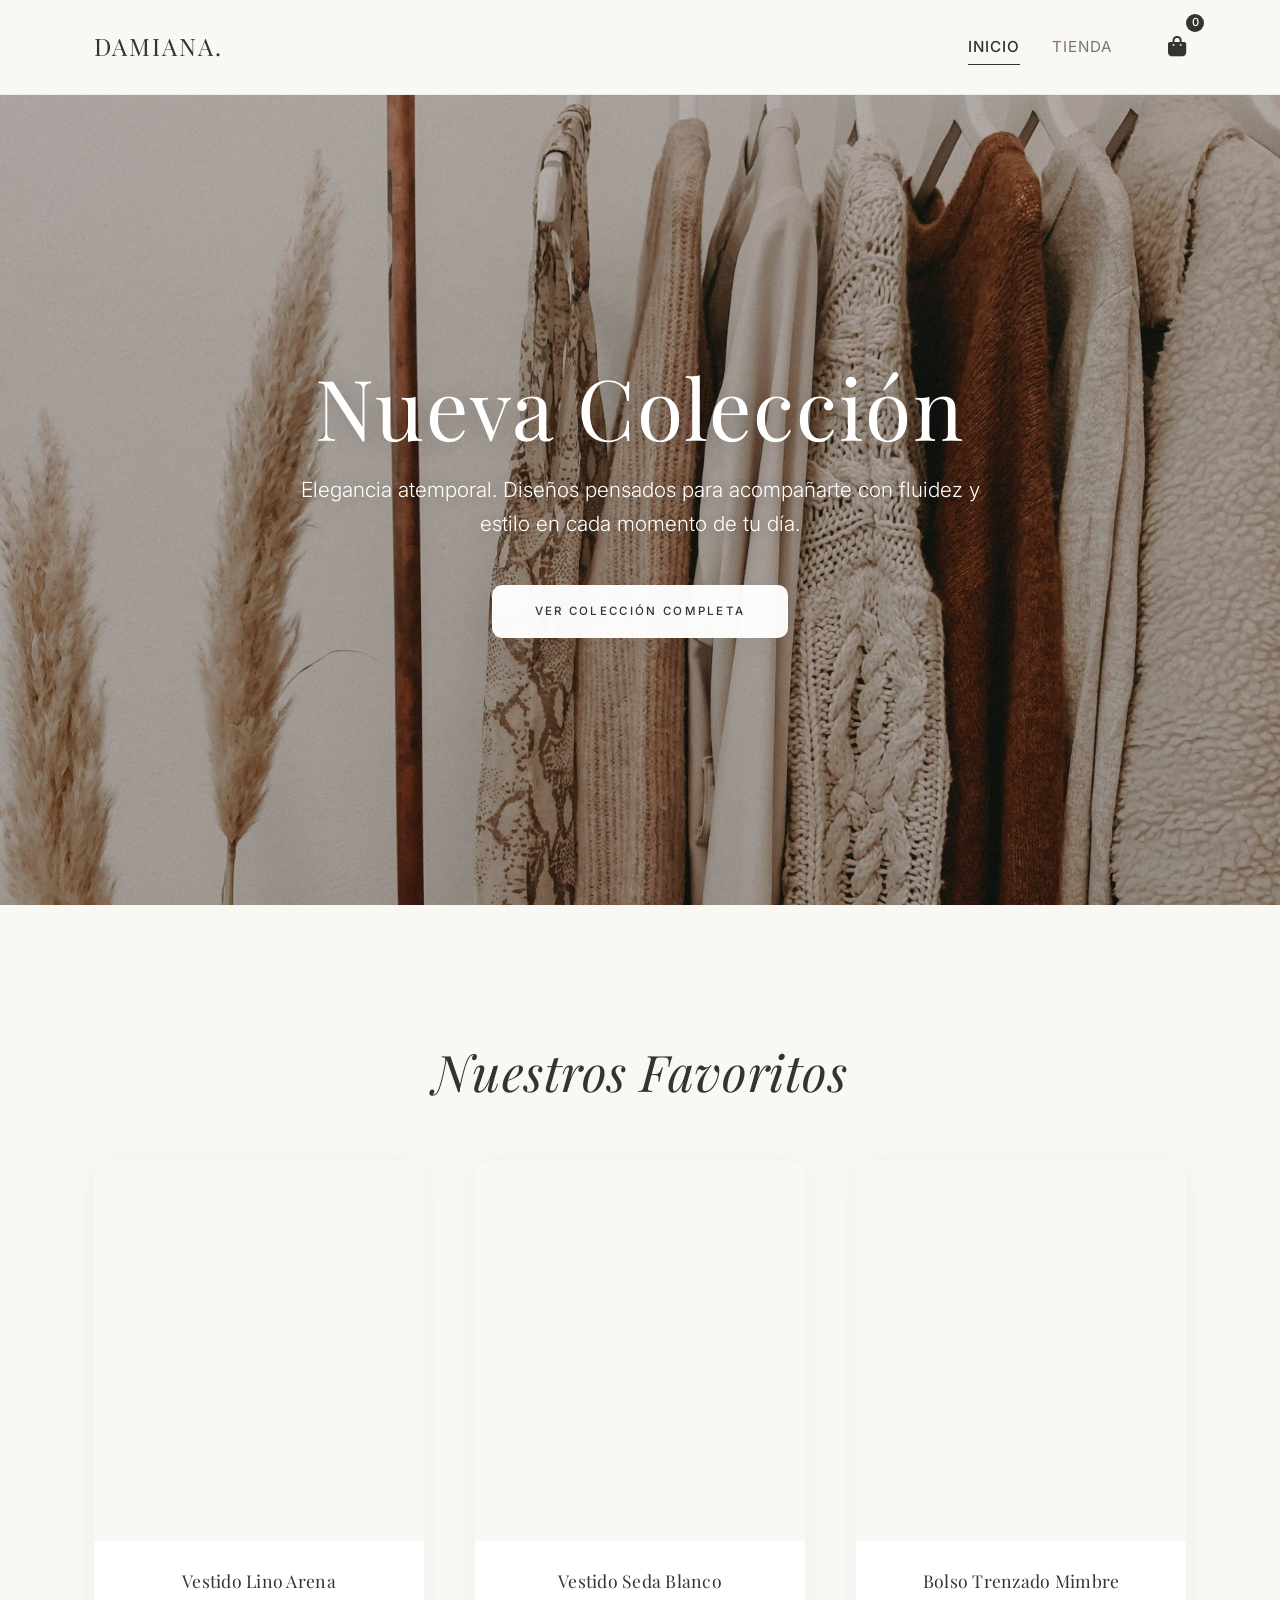
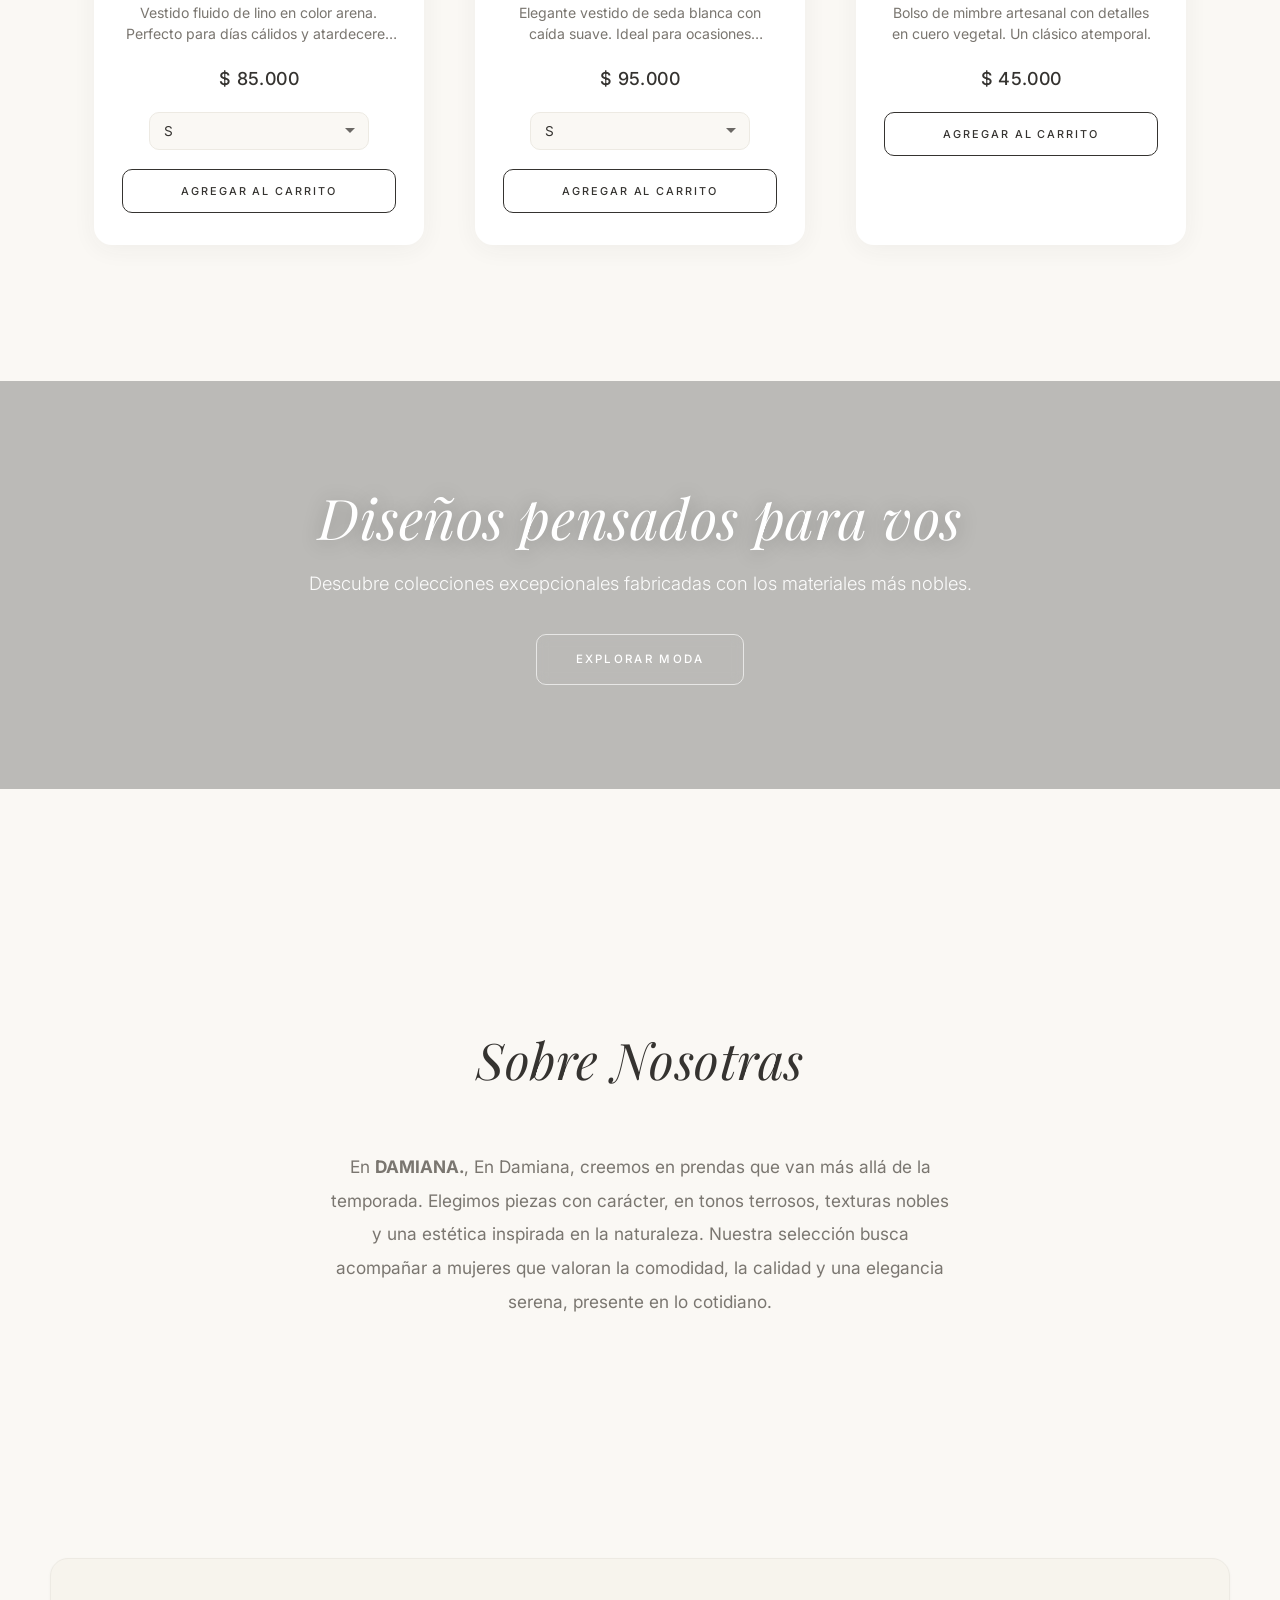
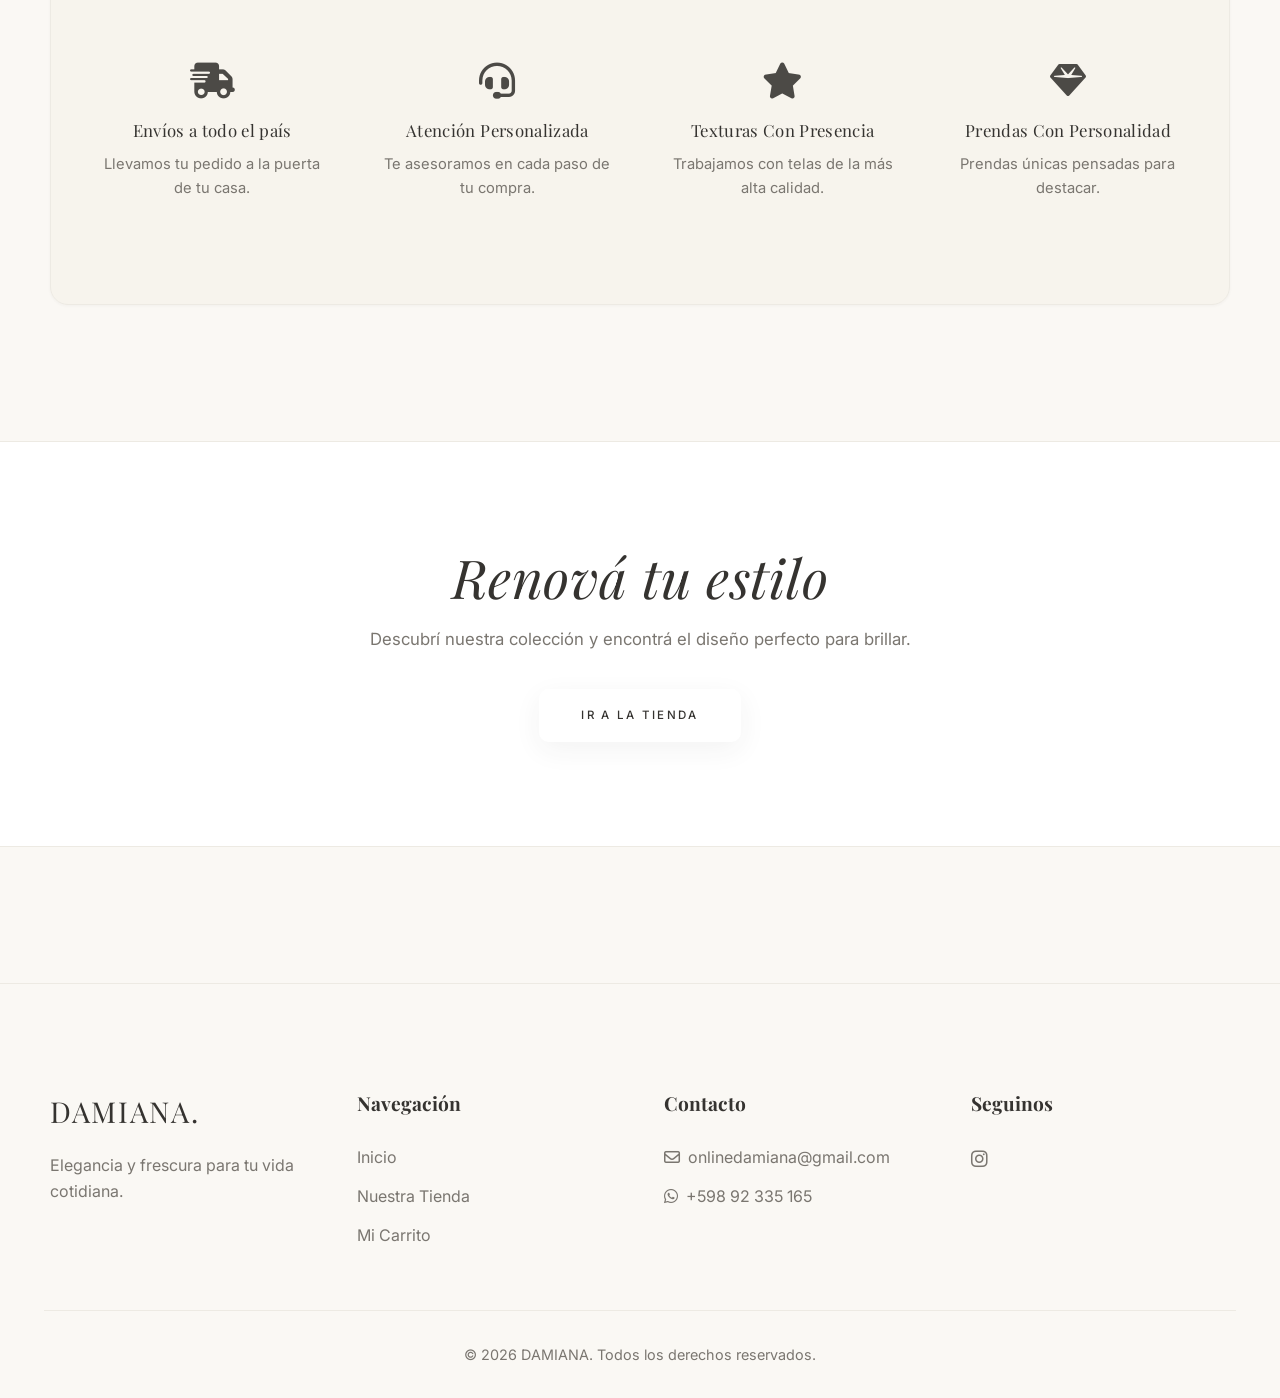
==== commit c61d8e7d: "cambios textos" ====
--- a/index.html
+++ b/index.html
@@ -1,23 +1,27 @@
 <!DOCTYPE html>
 <html lang="es">
+
 <head>
     <meta charset="UTF-8">
     <meta name="viewport" content="width=device-width, initial-scale=1.0">
-    <title>Tienda Catalina | Elegancia y Estilo</title>
+    <title>Tienda DAMIANA | Elegancia y Estilo</title>
     <meta name="description" content="E-commerce minimalista y elegante de ropa de mujer y accesorios.">
     <!-- Google Fonts -->
     <link rel="preconnect" href="https://fonts.googleapis.com">
     <link rel="preconnect" href="https://fonts.gstatic.com" crossorigin>
-    <link href="https://fonts.googleapis.com/css2?family=Inter:wght@300;400;500&family=Playfair+Display:ital,wght@0,400;0,600;1,400&display=swap" rel="stylesheet">
+    <link
+        href="https://fonts.googleapis.com/css2?family=Inter:wght@300;400;500&family=Playfair+Display:ital,wght@0,400;0,600;1,400&display=swap"
+        rel="stylesheet">
     <link rel="stylesheet" href="css/style.css">
     <!-- FontAwesome -->
     <link rel="stylesheet" href="https://cdnjs.cloudflare.com/ajax/libs/font-awesome/6.4.0/css/all.min.css">
 </head>
+
 <body>
     <!-- Navbar -->
     <header class="navbar">
         <div class="nav-container">
-            <a href="index.html" class="logo">CATALINA.</a>
+            <a href="index.html" class="logo">DAMIANA.</a>
             <nav class="nav-links">
                 <a href="index.html" class="active">Inicio</a>
                 <a href="shop.html">Tienda</a>
@@ -33,7 +37,8 @@
     <section class="hero hero-index">
         <div class="hero-content">
             <h1>Nueva Colección</h1>
-            <p>Elegancia atemporal. Diseños pensados para acompañarte con fluidez y estilo en cada momento de tu día.</p>
+            <p>Elegancia atemporal. Diseños pensados para acompañarte con fluidez y estilo en cada momento de tu día.
+            </p>
             <a href="shop.html" class="btn-primary">Ver Colección Completa</a>
         </div>
     </section>
@@ -59,7 +64,10 @@
     <section class="about-section">
         <h2 class="section-heading">Sobre Nosotras</h2>
         <p>
-            En <strong>CATALINA.</strong>, la moda trasciende las tendencias. Creemos en prendas que cuentan una historia y que se vuelven una extensión de tu identidad femenina. Nuestra cuidada selección de moda se inspira en colores terrosos, la sutileza de la naturaleza y texturas nobles, creadas para la mujer moderna, empoderada y sofisticada. Buscamos siempre el equilibrio perfecto entre comodidad sin comprometer jamás la elegancia.
+            En <strong>DAMIANA.</strong>, En Damiana, creemos en prendas que van más allá de la temporada. Elegimos
+            piezas con carácter, en tonos terrosos, texturas nobles y una estética inspirada en la naturaleza. Nuestra
+            selección busca acompañar a mujeres que valoran la comodidad, la calidad y una elegancia serena, presente en
+            lo cotidiano.
         </p>
     </section>
 
@@ -77,12 +85,12 @@
         </div>
         <div class="benefit-item">
             <i class="fa-solid fa-star"></i>
-            <h3>Calidad Premium</h3>
+            <h3>Texturas Con Presencia</h3>
             <p>Trabajamos con telas de la más alta calidad.</p>
         </div>
         <div class="benefit-item">
             <i class="fa-solid fa-gem"></i>
-            <h3>Diseños Exclusivos</h3>
+            <h3>Prendas Con Personalidad</h3>
             <p>Prendas únicas pensadas para destacar.</p>
         </div>
     </section>
@@ -98,10 +106,10 @@
     <footer class="main-footer">
         <div class="footer-grid">
             <div class="footer-brand">
-                <a href="#" class="logo">CATALINA.</a>
+                <a href="#" class="logo">DAMIANA.</a>
                 <p>Elegancia y frescura para tu vida cotidiana.</p>
             </div>
-            
+
             <div class="footer-links">
                 <h4>Navegación</h4>
                 <ul>
@@ -110,24 +118,22 @@
                     <li><a href="#" id="open-cart-footer">Mi Carrito</a></li>
                 </ul>
             </div>
-            
+
             <div class="footer-contact">
                 <h4>Contacto</h4>
-                <p><i class="fa-regular fa-envelope"></i> info@tiendacatalina.com</p>
-                <p><i class="fa-brands fa-whatsapp"></i> +54 9 11 1234-5678</p>
+                <p><i class="fa-regular fa-envelope"></i> onlinedamiana@gmail.com</p>
+                <p><i class="fa-brands fa-whatsapp"></i> +598 92 335 165</p>
             </div>
-            
+
             <div class="footer-social">
                 <h4>Seguinos</h4>
                 <div class="social-icons">
                     <a href="#"><i class="fa-brands fa-instagram"></i></a>
-                    <a href="#"><i class="fa-brands fa-facebook-f"></i></a>
-                    <a href="#"><i class="fa-brands fa-pinterest"></i></a>
                 </div>
             </div>
         </div>
         <div class="footer-bottom">
-            <p>&copy; 2026 CATALINA. Todos los derechos reservados.</p>
+            <p>&copy; 2026 DAMIANA. Todos los derechos reservados.</p>
         </div>
     </footer>
 
@@ -138,12 +144,12 @@
                 <h2>Tu Bolsa</h2>
                 <button id="close-cart-btn" class="close-btn"><i class="fa-solid fa-xmark"></i></button>
             </div>
-            
+
             <div class="cart-items" id="cart-items-container">
                 <!-- Cart items will be injected here -->
                 <p class="empty-cart-msg">Tu bolsa está vacía.</p>
             </div>
-            
+
             <div class="cart-footer">
                 <div class="cart-total">
                     <span>Total:</span>
@@ -162,5 +168,5 @@
     <script src="js/cart.js"></script>
     <script src="js/main.js"></script>
 </body>
-</html>
 
+</html>
--- a/css/style.css
+++ b/css/style.css
@@ -186,8 +186,8 @@
     min-height: 600px;
     background-color: var(--color-primary);
     
-    /* Default (Mobile First): Use hero.jfif */
-    background-image: linear-gradient(rgba(0, 0, 0, 0.25), rgba(0, 0, 0, 0.25)), url('../images/hero.jfif');
+    /* Default (Mobile First): Use heromobile.webp */
+    background-image: linear-gradient(rgba(0, 0, 0, 0.25), rgba(0, 0, 0, 0.25)), url('../images/heromobile.webp');
     background-size: cover;
     background-position: center;
     background-repeat: no-repeat;
@@ -205,8 +205,8 @@
 /* Hero Section Desktop Media Query */
 @media (min-width: 768px) {
     .hero-index {
-        /* Desktop: Use herodesktop.jfif to avoid pixelation */
-        background-image: linear-gradient(rgba(0, 0, 0, 0.25), rgba(0, 0, 0, 0.25)), url('../images/herodesktop.jfif');
+        /* Desktop: Use herodesktop.jpg for large screens */
+        background-image: linear-gradient(rgba(0, 0, 0, 0.25), rgba(0, 0, 0, 0.25)), url('../images/herodesktop.jpg');
     }
 }
 
@@ -281,9 +281,8 @@
     display: flex;
     align-items: center;
     justify-content: center;
-    background: linear-gradient(rgba(0, 0, 0, 0.25), rgba(0, 0, 0, 0.25)), url('../images/banner.jfif') center/cover fixed no-repeat;
-    /* fallback */
-    background: linear-gradient(rgba(0, 0, 0, 0.25), rgba(0, 0, 0, 0.25)), url('../images/banner.jpg') center/cover fixed no-repeat, url('../images/banner.jfif') center/cover fixed no-repeat;
+    /* Parallax effect with fixed background */
+    background: linear-gradient(rgba(0, 0, 0, 0.25), rgba(0, 0, 0, 0.25)), url('../images/banner.webp') center/cover fixed no-repeat;
 }
 
 .banner-content {
@@ -546,6 +545,7 @@
     line-height: 1.55;
     display: -webkit-box;
     -webkit-line-clamp: 2;
+    line-clamp: 2;
     -webkit-box-orient: vertical;
     overflow: hidden;
 }
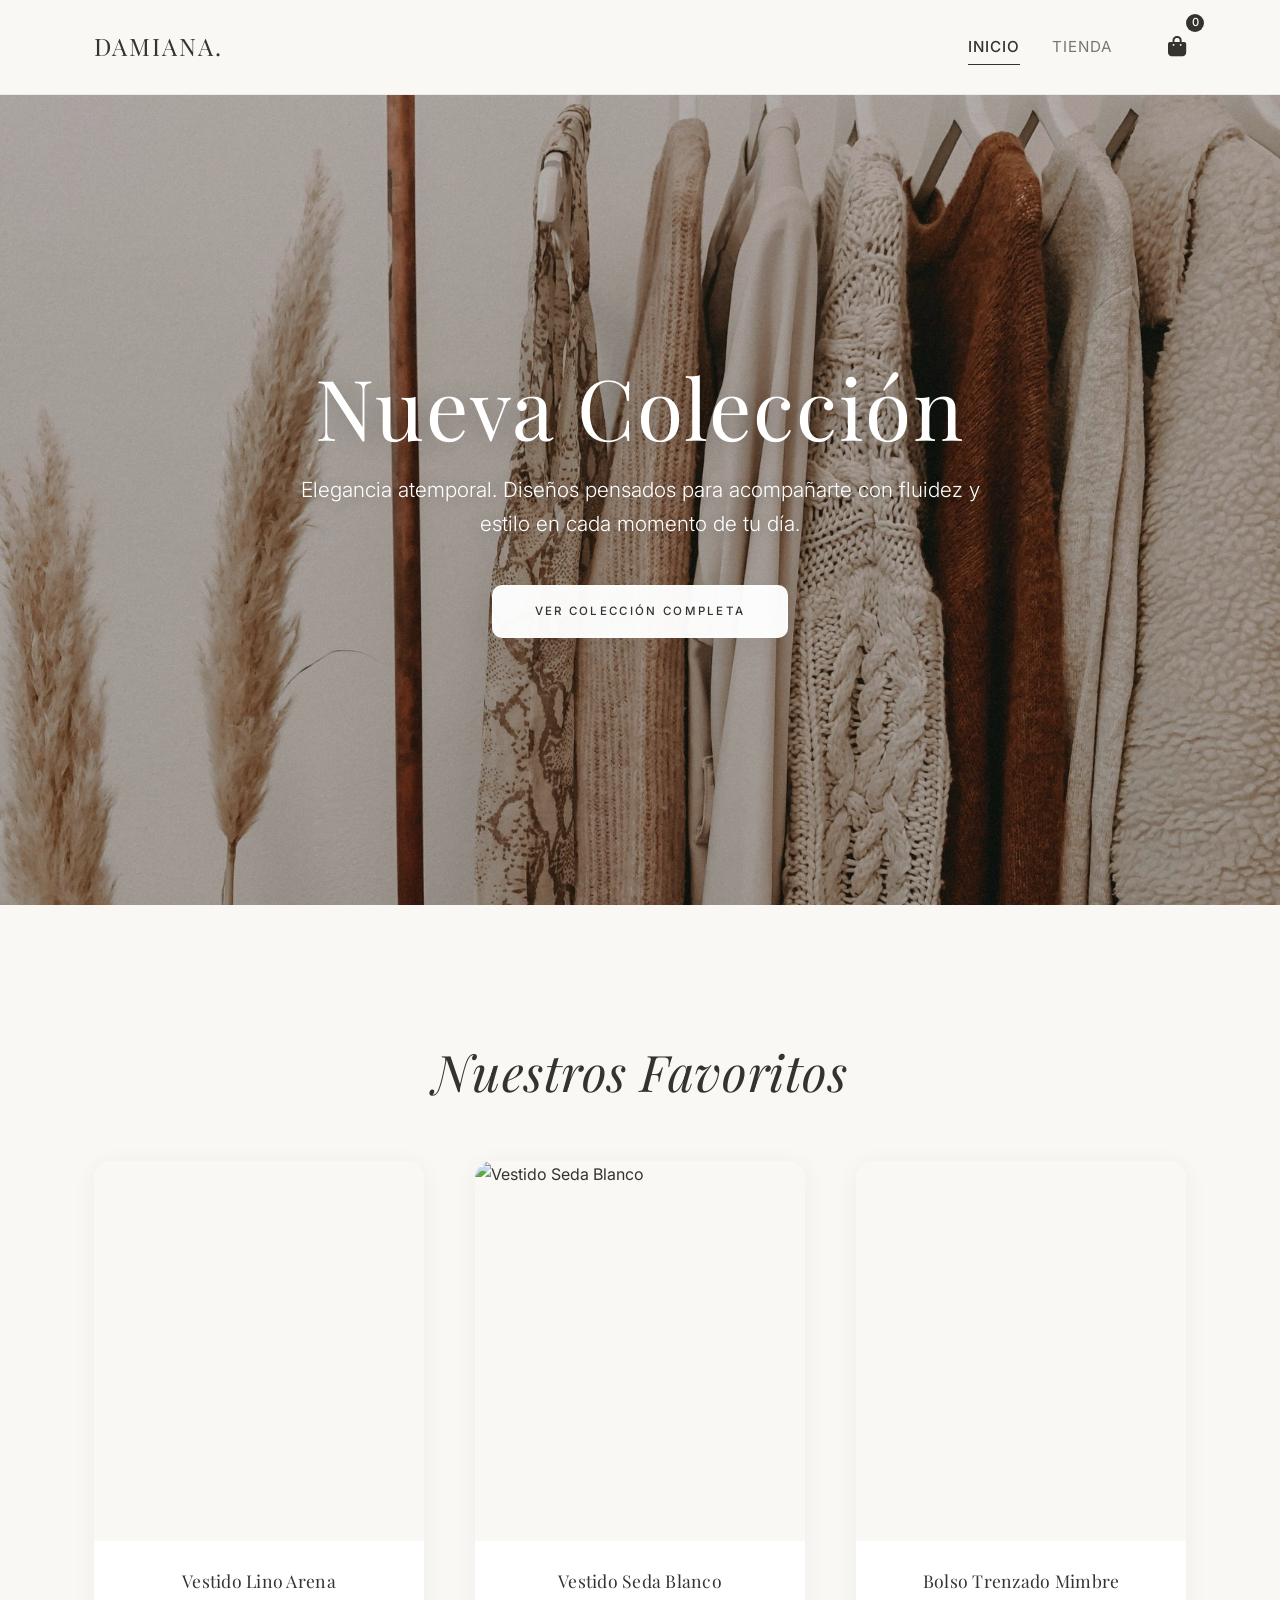
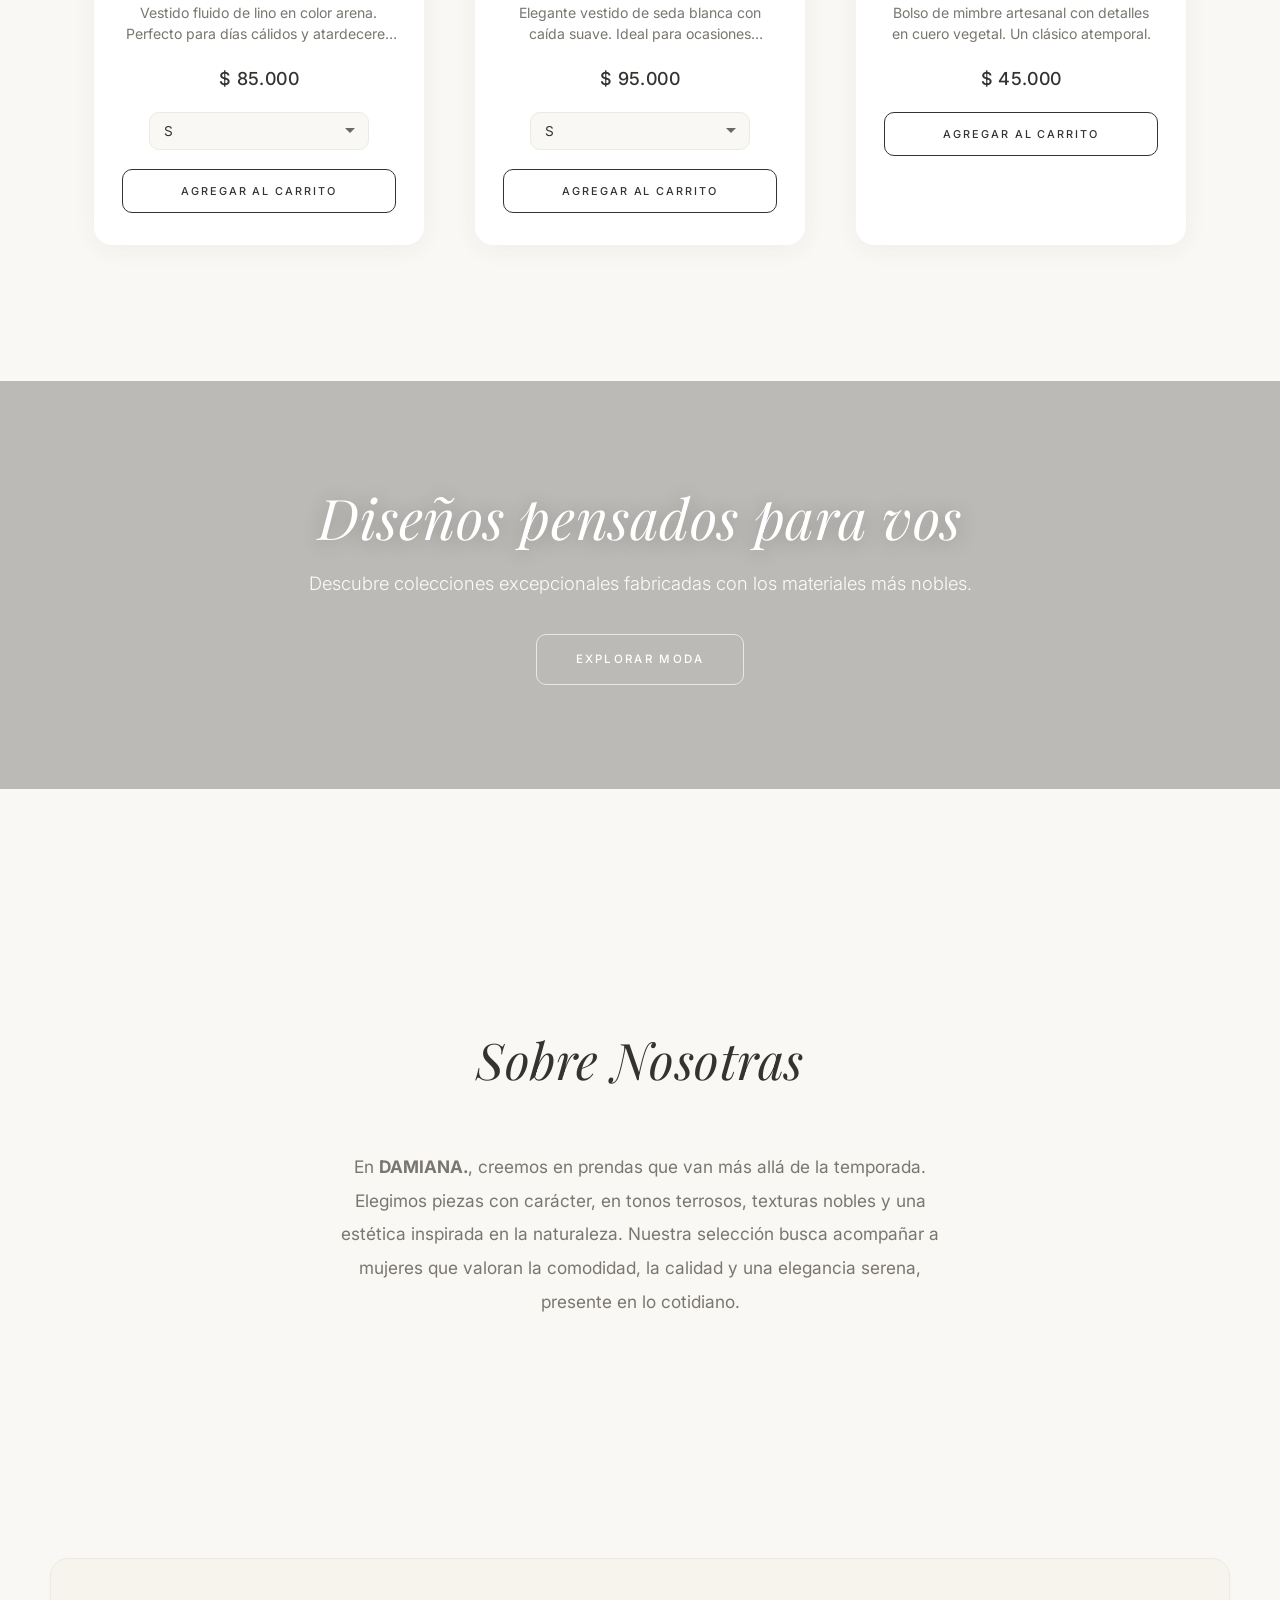
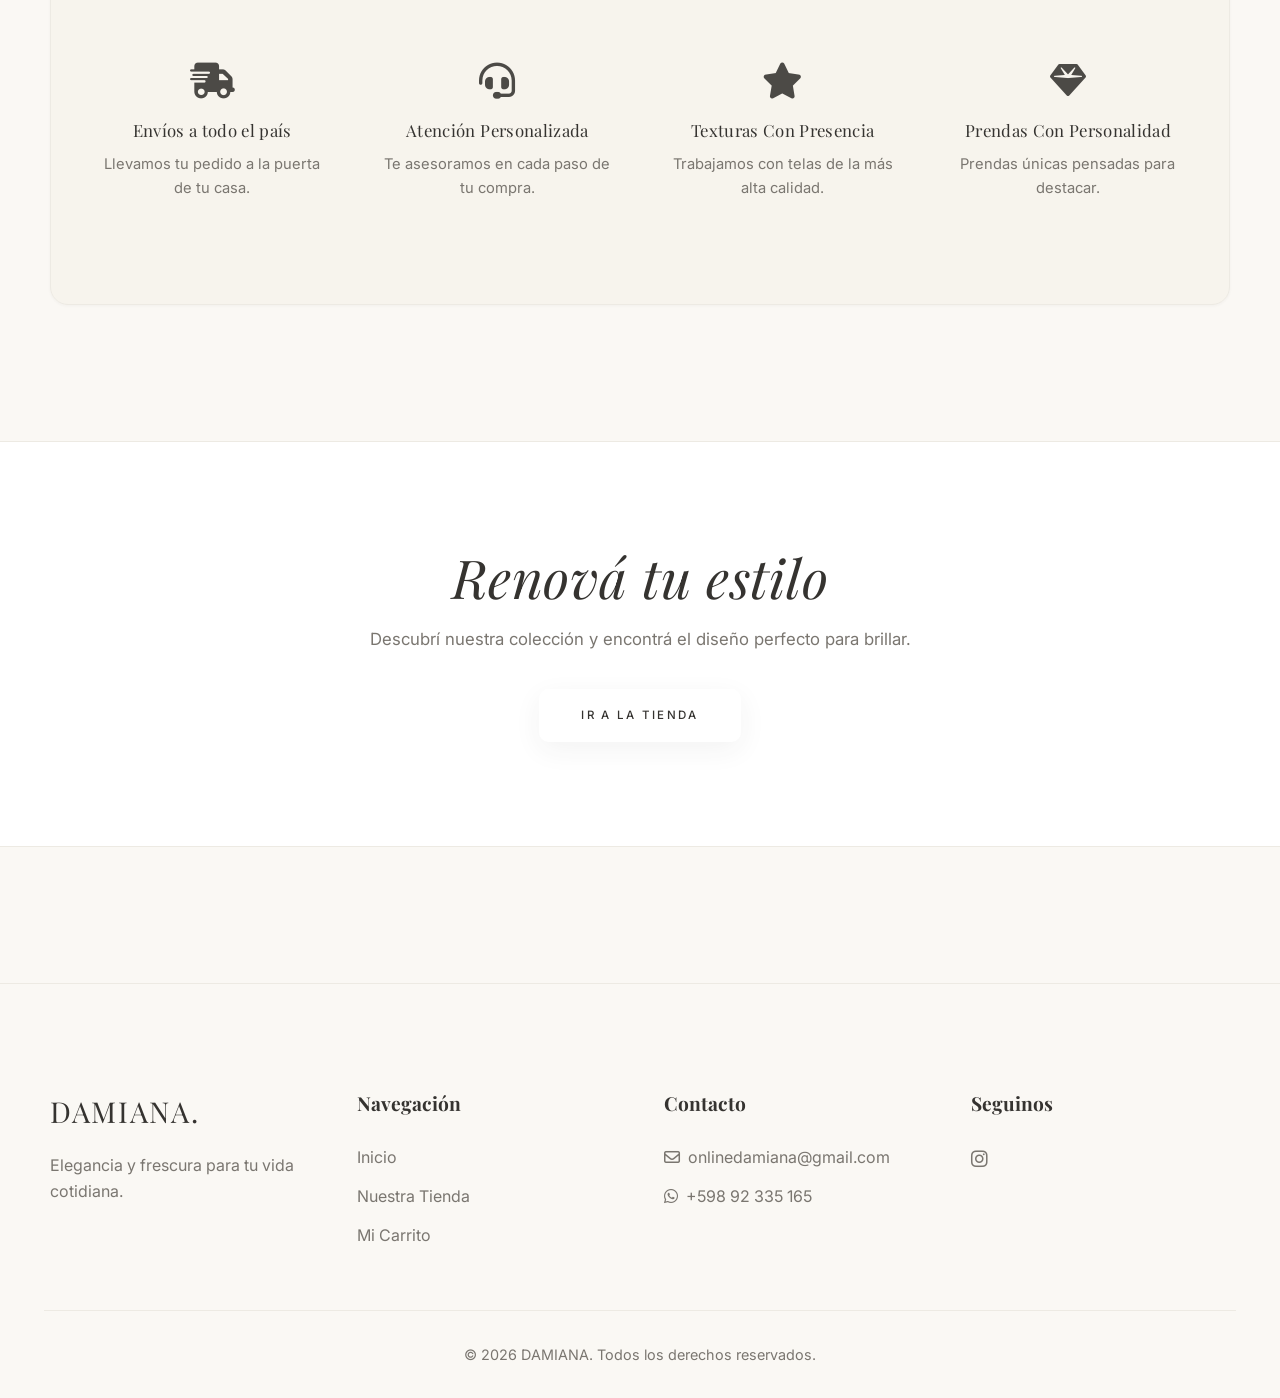
==== commit 2f113edb: "telefono" ====
--- a/index.html
+++ b/index.html
@@ -64,7 +64,7 @@
     <section class="about-section">
         <h2 class="section-heading">Sobre Nosotras</h2>
         <p>
-            En <strong>DAMIANA.</strong>, En Damiana, creemos en prendas que van más allá de la temporada. Elegimos
+            En <strong>DAMIANA.</strong>, creemos en prendas que van más allá de la temporada. Elegimos
             piezas con carácter, en tonos terrosos, texturas nobles y una estética inspirada en la naturaleza. Nuestra
             selección busca acompañar a mujeres que valoran la comodidad, la calidad y una elegancia serena, presente en
             lo cotidiano.
